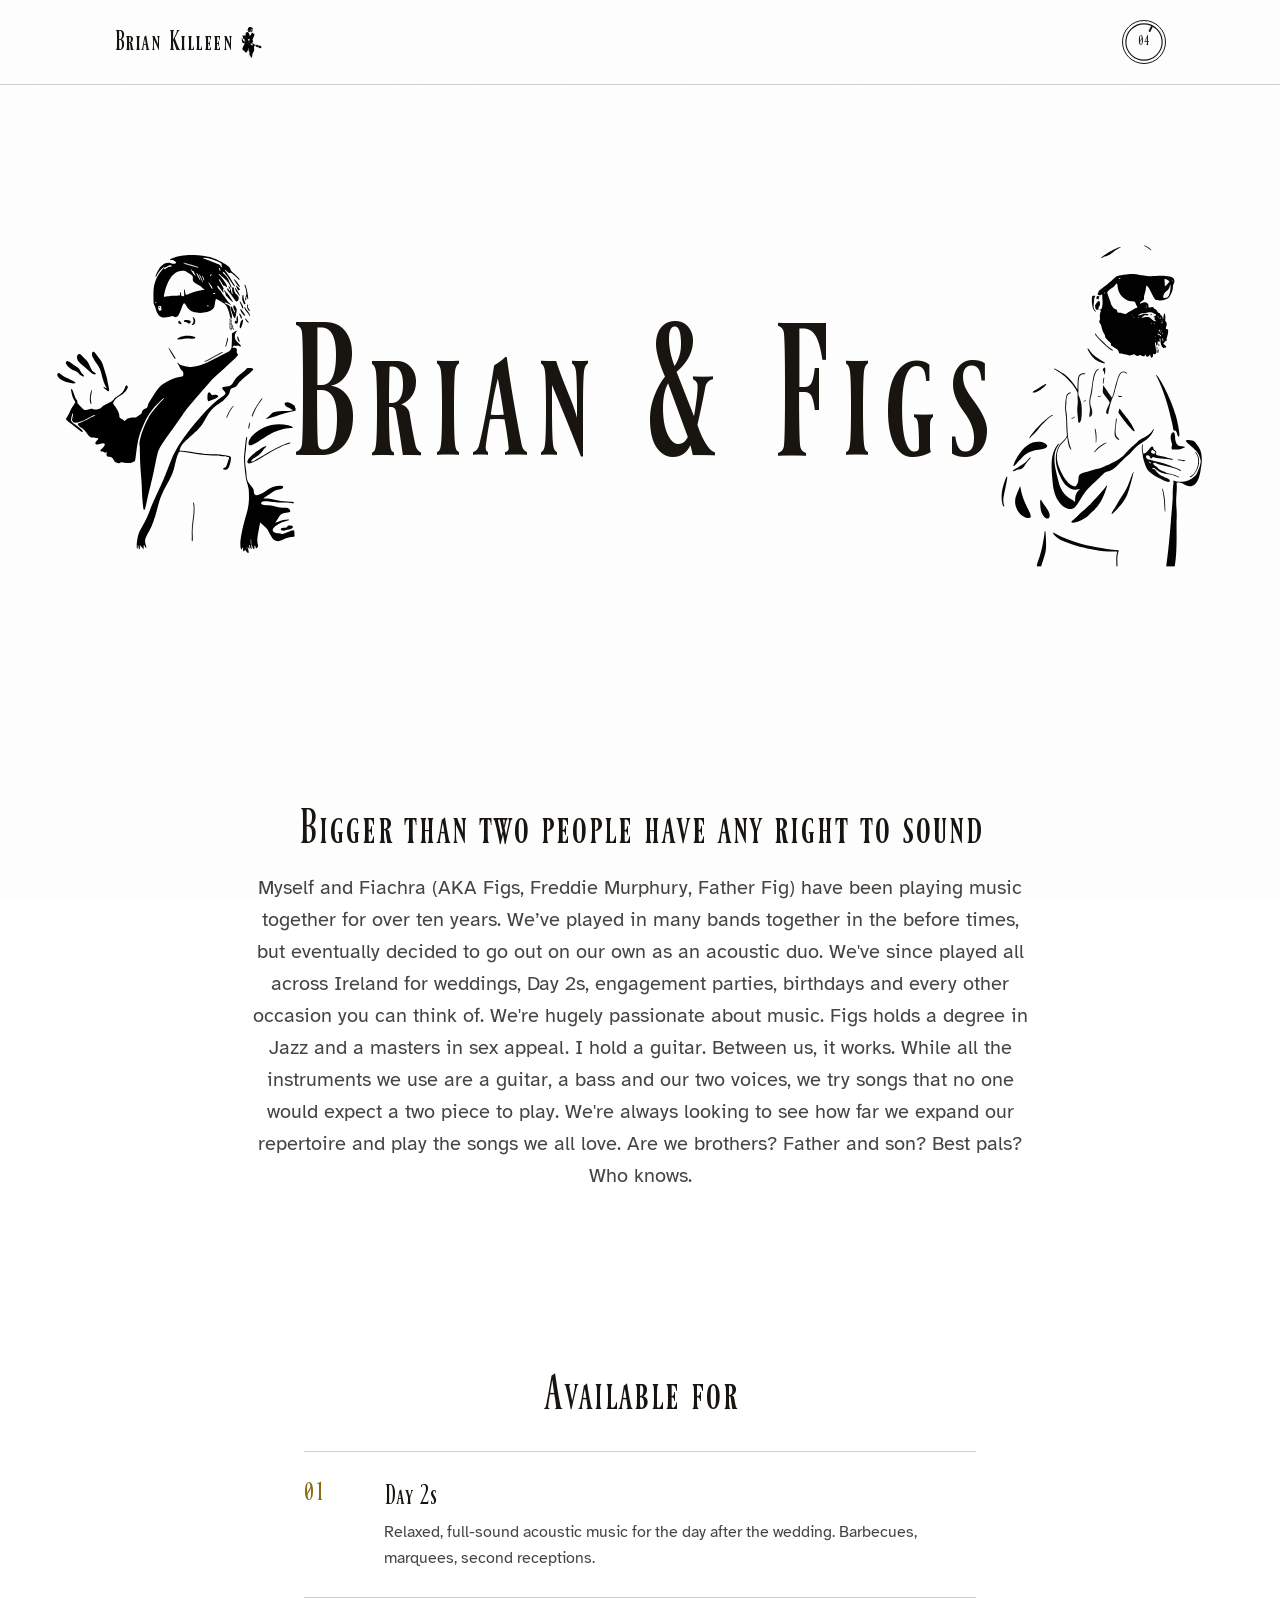
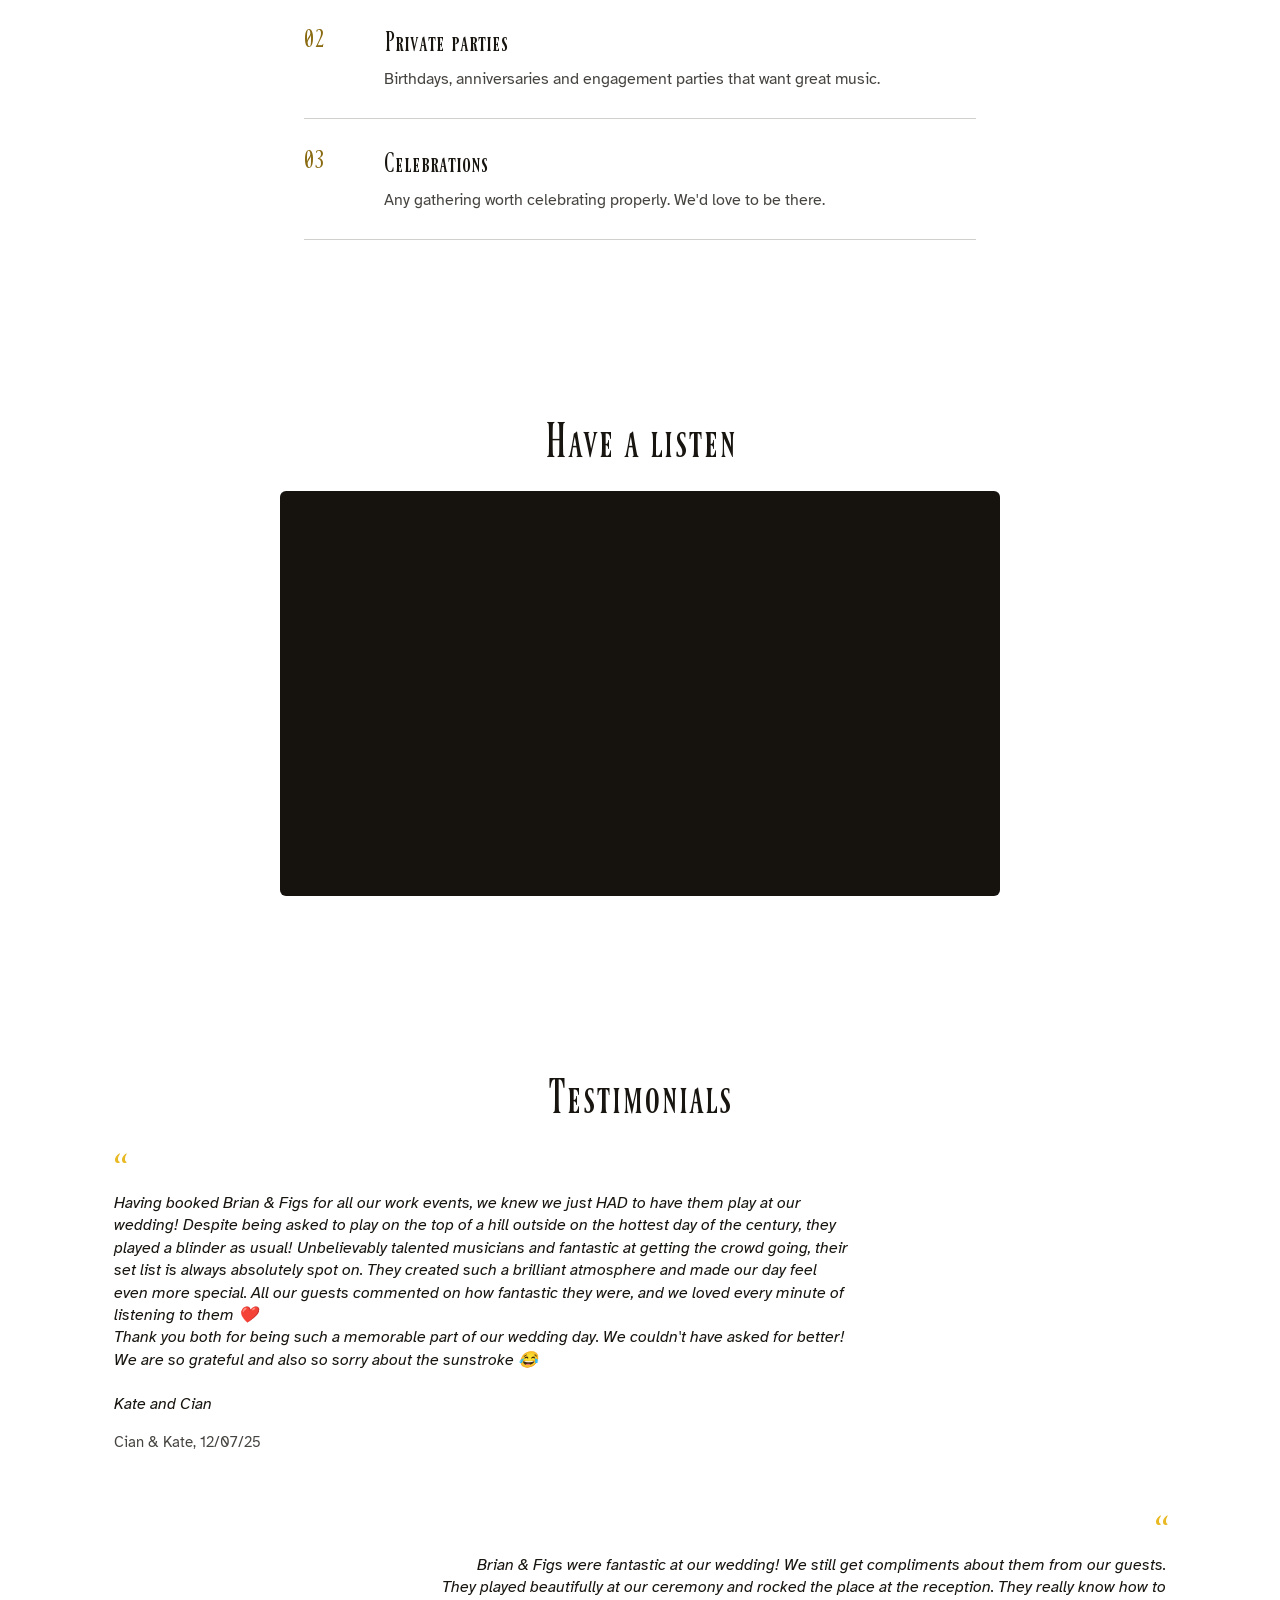
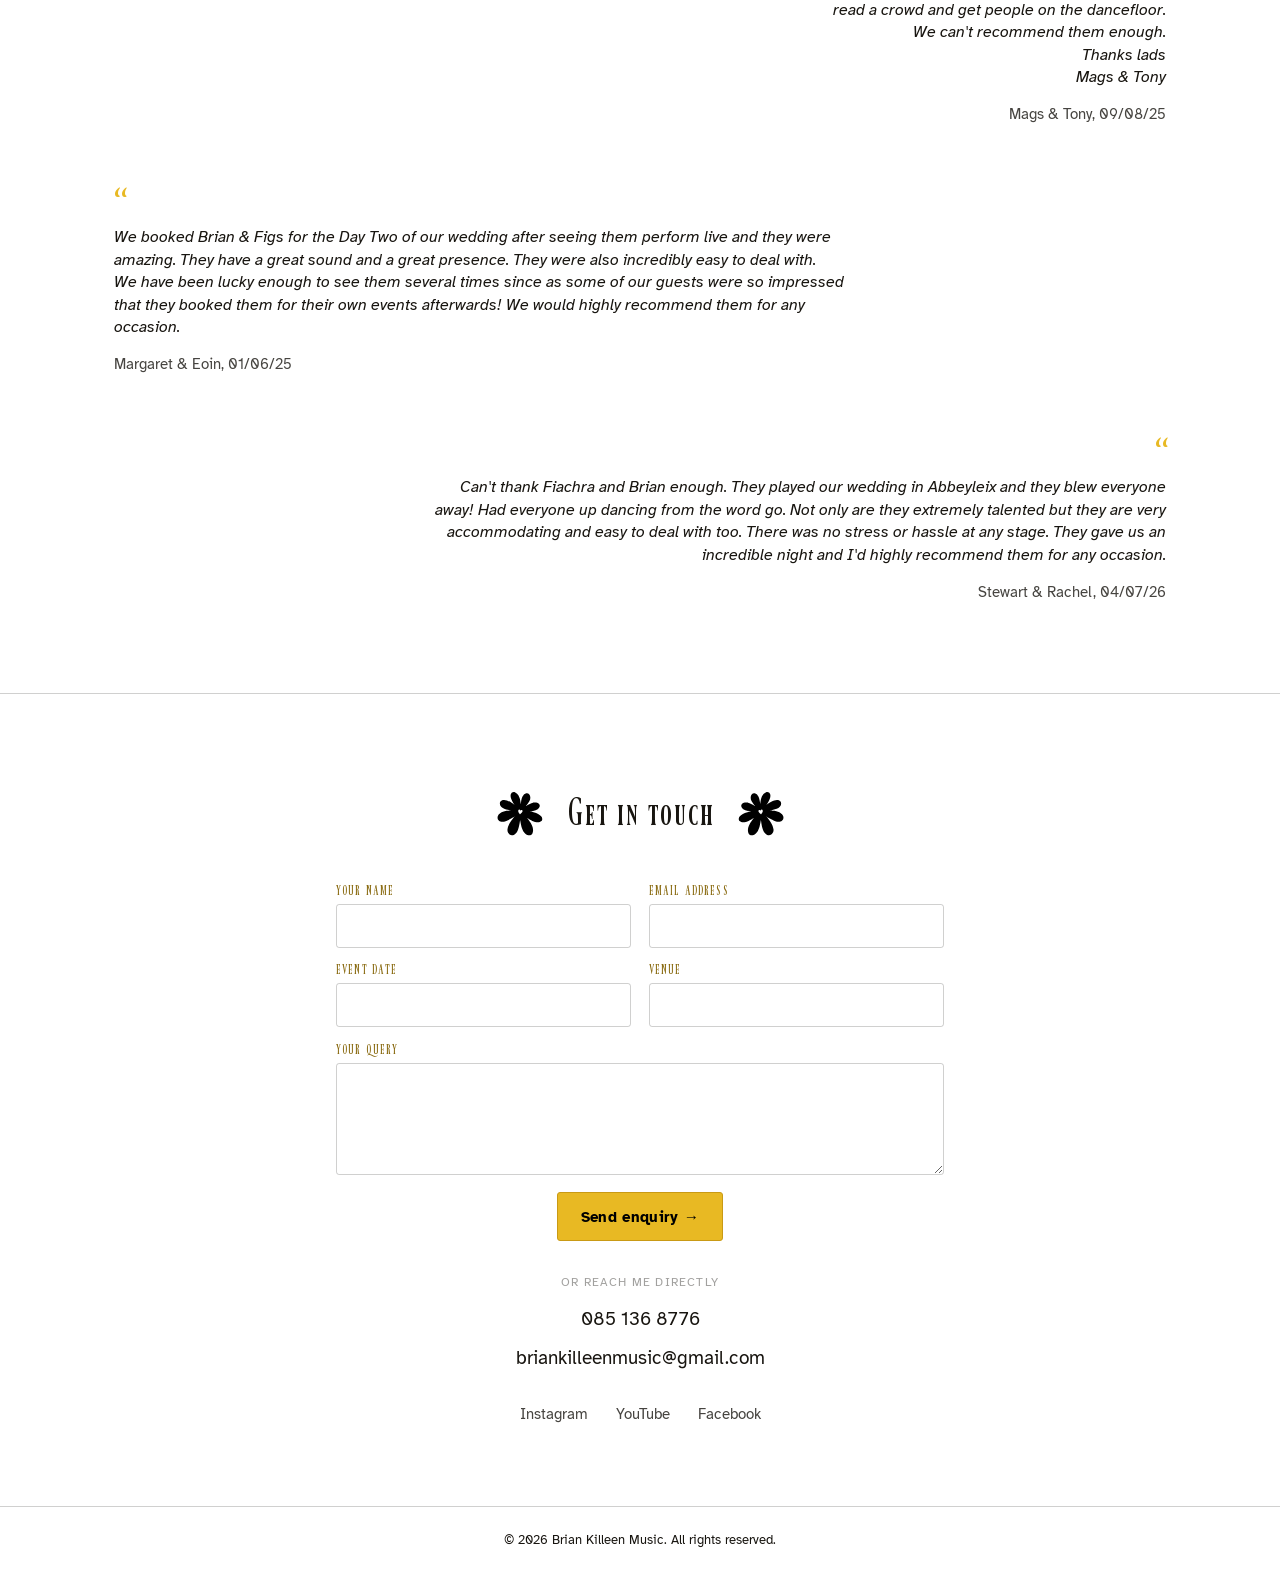
==== brian-and-figs/index.html @ 23d75f44 "Publish the static music site for GitHub Pages. Keep design sources out of the live repo, use pretty" ====
<!doctype html>
<html lang="en-GB">
<head>
<meta charset="UTF-8">
<meta name="viewport" content="width=device-width, initial-scale=1">
<title>Brian &amp; Figs | Acoustic Duo</title>
<meta name="description" content="Brian & Figs, acoustic duo with Brian Killeen and Fiachra Murphy on bass, available for Day 2s, private parties and celebrations.">
<link rel="stylesheet" href="/assets/css/style.css">
</head>
<body class="figs">

<header class="site-header">
  <div class="wrap">
    <a href="/" class="wordmark">Brian Killeen<span class="wordmark-figure" aria-hidden="true"></span></a>
    <button class="nav-toggle" aria-label="Open menu" aria-expanded="false">
      <svg class="dial" viewBox="0 0 44 44" aria-hidden="true">
        <circle cx="22" cy="22" r="19" fill="none" stroke="currentColor" stroke-width="1.2"/>
        <line class="dial-tick" x1="22" y1="4" x2="22" y2="9" stroke="currentColor" stroke-width="2" stroke-linecap="round"/>
      </svg>
      <span class="dial-channel" aria-hidden="true">04</span>
    </button>
  </div>
</header>

<nav class="main-nav" aria-label="Primary">
  <a href="/"><span class="channel-num">01</span>Home</a>
  <a href="/weddings/"><span class="channel-num">02</span>Weddings</a>
  <a href="/listen/"><span class="channel-num">03</span>Listen</a>
  <a href="/brian-and-figs/" aria-current="page"><span class="channel-num">04</span>Brian &amp; Figs</a>
  <a href="/sessions/"><span class="channel-num">05</span>Session Vocals</a>
  <a href="#contact" class="btn btn-solid">Get in Touch</a>
</nav>


<main>

  <section class="hero figs-hero">
    <div class="figs-flank figs-flank--figs" aria-hidden="true"></div>
    <div class="figs-flank figs-flank--brian" aria-hidden="true"></div>
    <div class="wrap">
      <div class="hero-copy">
        <h1 class="figs-title" data-stagger-text>Brian &amp; Figs</h1>
      </div>
    </div>
  </section>


  <section class="duo-bio">
    <div class="wrap reveal">
      <h2 class="underline-draw">Bigger than two people have any right to sound
        <svg viewBox="0 0 200 20" preserveAspectRatio="none"><path d="M2 12 Q 50 2 100 10 T 198 8"/></svg>
      </h2>
      <p class="lede" style="margin-top:1.2rem;">
        Myself and Fiachra (AKA Figs, Freddie Murphury, Father Fig) have been playing music together for over ten years. 
        We’ve played in many bands together in the before times, but eventually decided to go out on our own as an acoustic duo. 
        We've since played all across Ireland for weddings, Day 2s, engagement parties, birthdays and every other occasion you can think of. 
        We're hugely passionate about music. Figs holds a degree in Jazz and a masters in sex appeal. I hold a guitar. Between us, it works. 
        While all the instruments we use are a guitar, a bass and our two voices, we try songs that no one would expect a two piece to play. 
        We're always looking to see how far we expand our repertoire and play the songs we all love. Are we brothers? Father and son? Best pals? Who knows.
      </p>
    </div>
  </section>

  <section class="services">
    <div class="wrap">
      <h2>Available for</h2>
      <div class="list-numbered reveal-stagger" style="margin-top:2rem;">
        <div class="list-numbered-item">
          <span class="num">01</span>
          <div>
            <h3>Day 2s</h3>
            <p>Relaxed, full-sound acoustic music for the day after the wedding. Barbecues, marquees, second receptions.</p>
          </div>
        </div>
        <div class="list-numbered-item">
          <span class="num">02</span>
          <div>
            <h3>Private parties</h3>
            <p>Birthdays, anniversaries and engagement parties that want great music.</p>
          </div>
        </div>
        <div class="list-numbered-item">
          <span class="num">03</span>
          <div>
            <h3>Celebrations</h3>
            <p>Any gathering worth celebrating properly. We'd love to be there.</p>
          </div>
        </div>
      </div>
    </div>
  </section>

  <section class="featured-video">
    <div class="wrap reveal">
      <h2 style="text-align:center;">Have a listen</h2>
      <div class="video-frame" style="max-width:720px; margin-top:1.5rem;">
        <!-- Placeholder embed — replace VIDEO_ID with a real YouTube video ID -->
        <iframe src="https://www.youtube.com/embed/VIDEO_ID" title="Brian & Figs — live performance" allowfullscreen loading="lazy"></iframe>
      </div>
    </div>
  </section>

  <div class="section-ornament" aria-hidden="true"><img src="/Flowers/Flower%202.svg" alt=""></div>

  <section class="testimonial">
    <div class="wrap reveal">
      <h2 class="testimonials-heading">Testimonials</h2>
      <div class="quote-stack quote-stack--compact">
        <blockquote class="quote">
          Having booked Brian &amp; Figs for all our work events, we knew we just HAD to have them play at our wedding! Despite being asked to play on the top of a hill outside on the hottest day of the century, they played a blinder as usual! Unbelievably talented musicians and fantastic at getting the crowd going, their set list is always absolutely spot on. They created such a brilliant atmosphere and made our day feel even more special. All our guests commented on how fantastic they were, and we loved every minute of listening to them ❤️<br>Thank you both for being such a memorable part of our wedding day. We couldn't have asked for better! We are so grateful and also so sorry about the sunstroke 😂<br><br>Kate and Cian
          <cite>Cian &amp; Kate, 12/07/25</cite>
        </blockquote>
        <blockquote class="quote">
          Brian &amp; Figs were fantastic at our wedding! We still get compliments about them from our guests.<br>They played beautifully at our ceremony and rocked the place at the reception. They really know how to read a crowd and get people on the dancefloor.<br>We can't recommend them enough.<br>Thanks lads<br>Mags &amp; Tony
          <cite>Mags &amp; Tony, 09/08/25</cite>
        </blockquote>
        <blockquote class="quote">
          We booked Brian &amp; Figs for the Day Two of our wedding after seeing them perform live and they were amazing. They have a great sound and a great presence. They were also incredibly easy to deal with.<br>We have been lucky enough to see them several times since as some of our guests were so impressed that they booked them for their own events afterwards! We would highly recommend them for any occasion.
          <cite>Margaret &amp; Eoin, 01/06/25</cite>
        </blockquote>
        <blockquote class="quote">
          Can't thank Fiachra and Brian enough. They played our wedding in Abbeyleix and they blew everyone away! Had everyone up dancing from the word go. Not only are they extremely talented but they are very accommodating and easy to deal with too. There was no stress or hassle at any stage. They gave us an incredible night and I'd highly recommend them for any occasion.
          <cite>Stewart &amp; Rachel, 04/07/26</cite>
        </blockquote>
      </div>
    </div>
  </section>

  <section id="contact" class="contact-simple">
    <div class="wrap reveal">
      <div class="contact-heading">
        <div class="flower-fig flower-fig--contact" aria-hidden="true"><img src="/Flowers/flower3.svg" alt=""></div>
        <h2>Get in touch</h2>
        <div class="flower-fig flower-fig--contact" aria-hidden="true"><img src="/Flowers/flower3.svg" alt="" style="transform: scaleX(-1);"></div>
      </div>
      <!-- ★ Replace YOUR_FORM_ID with the id from your Formspree dashboard (formspree.io/dashboard) -->
      <form class="contact-form" action="https://formspree.io/f/xdenpwrw" method="POST">
        <input type="hidden" name="_subject" value="New enquiry — Brian Killeen Music">
        <!-- ★ Replace briankilleenmusic.ie below with your actual domain once the site is live -->
        <input type="hidden" name="_next" value="https://briankilleenmusic.ie/thankyou/">
        <div class="form-row form-row--2">
          <div class="form-group">
            <label for="cf-name">Your name</label>
            <input type="text" id="cf-name" name="name" required autocomplete="name" placeholder="">
          </div>
          <div class="form-group">
            <label for="cf-email">Email address</label>
            <input type="email" id="cf-email" name="email" required autocomplete="email" placeholder="">
          </div>
        </div>
        <div class="form-row form-row--2">
          <div class="form-group">
            <label for="cf-date">Event date</label>
            <input type="text" id="cf-date" name="date" placeholder="">
          </div>
          <div class="form-group">
            <label for="cf-venue">Venue</label>
            <input type="text" id="cf-venue" name="venue" placeholder="">
          </div>
        </div>
        <div class="form-group">
          <label for="cf-message">Your Query</label>
          <textarea id="cf-message" name="message" rows="4" placeholder=""></textarea>
        </div>
        <div class="form-submit">
          <button type="submit" class="btn btn-solid">Send enquiry →</button>
        </div>
      </form>
      <p class="contact-alt-label">Or reach me directly</p>
      <div class="contact-links">
        <a href="tel:+353851368776" class="contact-link">085 136 8776</a>
        <a href="mailto:briankilleenmusic@gmail.com" class="contact-link">briankilleenmusic@gmail.com</a>
      </div>
      <div class="contact-socials">
        <a href="https://www.instagram.com/brian_songs/" aria-label="Instagram" target="_blank" rel="noopener">Instagram</a>
        <a href="https://www.youtube.com/@brian_songs" aria-label="YouTube" target="_blank" rel="noopener">YouTube</a>
        <a href="https://www.facebook.com/yellowsubkilleen" aria-label="Facebook" target="_blank" rel="noopener">Facebook</a>
      </div>
    </div>
  </section>

</main>

<footer class="site-footer">
  <div class="wrap">
    <small>&copy; 2026 Brian Killeen Music. All rights reserved.</small>
  </div>
</footer>

<script src="/assets/js/main.js" defer></script>
</body>
</html>
---- assets/css/style.css ----
/* ==========================================================================
   Brian Killeen Music — vintage 60s stylesheet
   ========================================================================== */

/* Native cross-document View Transitions (Chrome/Edge 126+; other browsers
   ignore this at-rule and just navigate normally — no JS needed either way) */
@view-transition {
  navigation: auto;
}

/* ---- Fonts (self-hosted, no external requests) ---- */
@font-face {
  font-family: "Ferrum";
  src: url("../fonts/Ferrum-Regular.woff2") format("woff2");
  font-weight: 400;
  font-style: normal;
  font-display: swap;
}
@font-face {
  font-family: "Hyperlegible Sans";
  src: url("../fonts/HyperlegibleSans-Regular.woff2") format("woff2");
  font-weight: 400;
  font-style: normal;
  font-display: swap;
}
@font-face {
  font-family: "Hyperlegible Sans";
  src: url("../fonts/HyperlegibleSans-Italic.woff2") format("woff2");
  font-weight: 400;
  font-style: italic;
  font-display: swap;
}
@font-face {
  font-family: "Hyperlegible Sans";
  src: url("../fonts/HyperlegibleSans-Medium.woff2") format("woff2");
  font-weight: 500;
  font-style: normal;
  font-display: swap;
}
@font-face {
  font-family: "Hyperlegible Sans";
  src: url("../fonts/HyperlegibleSans-Bold.woff2") format("woff2");
  font-weight: 700;
  font-style: normal;
  font-display: swap;
}

/* ---- Design tokens ---- */
:root {
  --paper: #ffffff;
  --paper-alt: #f4f4f4;
  --ink: #181510;
  --ink-soft: #181510cc;
  --ink-faint: #18151033;
  --yellow: #e8b923;
  --yellow-deep: #c99a15;
  --gold-ink: #8a6b12; /* darker gold for text-on-paper: meets 4.5:1 contrast, unlike --yellow-deep */
  --black-band: #16130f;

  --font-display: "Ferrum", "Arial Narrow", sans-serif;
  --font-body: "Hyperlegible Sans", "Helvetica Neue", Arial, sans-serif;

  --max-width: 1100px;
  --gap: clamp(1.25rem, 2vw, 2.5rem);
}

/* ---- Reset ---- */
* { box-sizing: border-box; }
html { scroll-behavior: smooth; }
body, h1, h2, h3, h4, p, figure, blockquote { margin: 0; }
img { max-width: 100%; display: block; }
a { color: inherit; text-decoration: none; }
button { font: inherit; cursor: pointer; }
ul { list-style: none; margin: 0; padding: 0; }

body {
  background: var(--paper);
  color: var(--ink);
  font-family: var(--font-body);
  font-size: 1rem;
  line-height: 1.6;
  position: relative;
  overflow-x: hidden;
}

/* ---- Paper-grain overlay ---- */
body::before {
  content: "";
  position: fixed;
  inset: 0;
  pointer-events: none;
  z-index: 9999;
  opacity: 0.05;
  mix-blend-mode: multiply;
  background-image: url("data:image/svg+xml;utf8,<svg xmlns='http://www.w3.org/2000/svg' width='120' height='120'><filter id='n'><feTurbulence type='fractalNoise' baseFrequency='0.9' numOctaves='2' stitchTiles='stitch'/></filter><rect width='100%25' height='100%25' filter='url(%23n)'/></svg>");
  background-size: 220px 220px;
}

/* ---- Name figure (Home only) ----
   Hand-traced silhouette used as a logomark beside "Brian Killeen" — sized
   to match the live-measured cap-height of the "K" (see .k-measure and
   main.js), so it scales exactly with the text at every point in the
   scroll. Stays attached to the name the whole way from the big centred
   landing state through to settling beside it in the header. */
.name-figure {
  position: fixed;
  background-image: url("../img/name-figure.svg");
  background-repeat: no-repeat;
  background-size: contain;
  z-index: 110;
  pointer-events: none;
}
/* Invisible reference glyph, same font/weight, font-size synced to the
   name's current size each frame — measured, never shown. */
.k-measure {
  position: fixed;
  top: -9999px;
  left: -9999px;
  visibility: hidden;
  white-space: nowrap;
  font-family: var(--font-display);
  font-weight: 400;
  line-height: 1;
}
@media (prefers-reduced-motion: reduce) {
  .name-figure { display: none; }
}

/* ---- Layout helpers ---- */
.wrap {
  max-width: var(--max-width);
  margin: 0 auto;
  padding: 0 1.5rem;
}
section { padding: clamp(3rem, 7vw, 6rem) 0; }
.rule {
  border: none;
  border-top: 1px solid var(--ink-faint);
}

/* ---- Reveal-on-scroll ---- */
.reveal {
  opacity: 0;
  transform: translateY(24px);
  transition: opacity 0.7s ease, transform 0.7s ease;
}
.reveal.is-visible {
  opacity: 1;
  transform: translateY(0);
}
.reveal-stagger.is-visible > * { opacity: 1; transform: translateY(0); }
.reveal-stagger > * {
  opacity: 0;
  transform: translateY(20px);
  transition: opacity 0.6s ease, transform 0.6s ease;
}
.reveal-stagger.is-visible > *:nth-child(1) { transition-delay: 0.05s; }
.reveal-stagger.is-visible > *:nth-child(2) { transition-delay: 0.15s; }
.reveal-stagger.is-visible > *:nth-child(3) { transition-delay: 0.25s; }
.reveal-stagger.is-visible > *:nth-child(4) { transition-delay: 0.35s; }
.reveal-stagger.is-visible > *:nth-child(5) { transition-delay: 0.45s; }
.reveal-stagger.is-visible > *:nth-child(6) { transition-delay: 0.55s; }
.reveal-stagger.is-visible > *:nth-child(7) { transition-delay: 0.65s; }

/* ---- Typography ---- */
h1, .h1 {
  font-family: var(--font-display);
  font-weight: 400;
  line-height: 1.05;
  letter-spacing: 0.01em;
  font-size: clamp(2.6rem, 7vw, 5rem);
}
h2, .h2 {
  font-family: var(--font-display);
  font-weight: 400;
  line-height: 1.15;
  font-size: clamp(1.8rem, 4vw, 2.6rem);
}
h3, .h3 {
  font-family: var(--font-display);
  font-weight: 400;
  font-size: clamp(1.2rem, 2.4vw, 1.5rem);
}
p.lede {
  font-size: clamp(1.05rem, 2vw, 1.25rem);
  color: var(--ink-soft);
  max-width: 60ch;
}

/* ---- Hand-drawn SVG underline ---- */
.underline-draw {
  position: relative;
  display: inline-block;
}
.underline-draw svg {
  position: absolute;
  left: 0;
  bottom: -0.15em;
  width: 100%;
  height: 0.5em;
  overflow: visible;
}
.underline-draw svg path {
  fill: none;
  stroke: var(--yellow);
  stroke-width: 4;
  stroke-linecap: round;
  stroke-dasharray: 240;
  stroke-dashoffset: 240;
  transition: stroke-dashoffset 0.45s ease;
}
.underline-draw.is-active svg path {
  stroke-dashoffset: 0;
}

/* ---- Header / Nav (corner icon + full overlay menu) ---- */
.site-header {
  position: sticky;
  top: 0;
  z-index: 100;
  background: color-mix(in srgb, var(--paper) 92%, transparent);
  backdrop-filter: blur(6px);
  border-bottom: 1px solid var(--ink-faint);
}
.site-header .wrap {
  display: flex;
  align-items: center;
  justify-content: space-between;
  gap: 1rem;
  min-height: 84px;
}
.wordmark {
  display: inline-flex;
  align-items: center;
  gap: 8px;
  font-family: var(--font-display);
  font-size: 1.5rem;
  letter-spacing: 0.02em;
  white-space: nowrap;
}
/* Static match of the Home page's settled logo lockup (see .name-figure) —
   sized in em so it tracks the wordmark's own font-size everywhere else. */
.wordmark-figure {
  display: inline-block;
  width: 0.866em;
  height: 1.3em;
  background-image: url("../img/name-figure.svg");
  background-repeat: no-repeat;
  background-size: contain;
  flex-shrink: 0;
}

/* Tuning-dial menu button: the tick shows which "channel" (page) you're on,
   and the number in the middle confirms it. Always visible. */
.nav-toggle {
  position: relative;
  z-index: 210;
  width: 44px;
  height: 44px;
  display: inline-flex;
  align-items: center;
  justify-content: center;
  background: none;
  border: 1px solid var(--ink);
  border-radius: 50%;
  flex-shrink: 0;
  color: var(--ink);
}
.nav-toggle .dial {
  position: absolute;
  inset: 0;
  width: 100%;
  height: 100%;
}
.nav-toggle .dial-tick {
  transform-origin: 22px 22px;
  transition: transform 0.4s cubic-bezier(0.34, 1.56, 0.64, 1);
}
.nav-toggle.is-open .dial-tick {
  animation: dial-spin 0.5s ease;
}
@keyframes dial-spin {
  from { transform: rotate(0deg); }
  to { transform: rotate(360deg); }
}
.nav-toggle .dial-channel {
  position: relative;
  font-family: var(--font-display);
  font-size: 0.75rem;
  letter-spacing: 0.02em;
  pointer-events: none;
}

/* Full-screen overlay menu */
.main-nav {
  display: none;
  position: fixed;
  inset: 0;
  z-index: 200;
  background: var(--paper);
  flex-direction: column;
  align-items: center;
  justify-content: center;
  gap: 1.6rem;
}
.main-nav.is-open { display: flex; }
.main-nav a {
  opacity: 0;
  transform: translateY(14px);
}
.main-nav a:not(.btn) {
  font-family: var(--font-body);
  font-weight: 500;
  font-size: clamp(1.3rem, 4vw, 1.8rem);
  letter-spacing: 0.02em;
  transition: opacity 0.4s ease, transform 0.4s ease;
}
.main-nav .channel-num {
  font-family: var(--font-display);
  color: var(--gold-ink);
  font-size: 0.65em;
  margin-right: 0.4em;
}
.main-nav.is-open a { opacity: 1; transform: translateY(0); }
.main-nav.is-open a:nth-child(1) { transition-delay: 0.05s; }
.main-nav.is-open a:nth-child(2) { transition-delay: 0.1s; }
.main-nav.is-open a:nth-child(3) { transition-delay: 0.15s; }
.main-nav.is-open a:nth-child(4) { transition-delay: 0.2s; }
.main-nav.is-open a.btn { transition-delay: 0.25s; }
.main-nav a[aria-current="page"] {
  color: var(--gold-ink);
}
body.nav-open { overflow: hidden; }

/* ---- Buttons ---- */
.btn {
  display: inline-flex;
  align-items: center;
  gap: 0.5rem;
  font-family: var(--font-body);
  font-weight: 700;
  font-size: 0.95rem;
  letter-spacing: 0.02em;
  padding: 0.7rem 1.4rem;
  border-radius: 3px;
  border: 1.5px solid var(--ink);
  transition: box-shadow 0.25s ease, transform 0.25s ease, background 0.25s ease, color 0.25s ease, opacity 0.4s ease;
}
.btn-solid {
  background: var(--yellow);
  border-color: var(--yellow-deep);
}
.btn-solid:hover, .btn-solid:focus-visible {
  box-shadow: 0 0 0 3px var(--yellow-deep), 0 10px 26px -10px var(--yellow-deep);
  transform: translateY(-2px);
}
.btn-outline:hover, .btn-outline:focus-visible {
  background: var(--ink);
  color: var(--paper);
  transform: translateY(-2px);
}
.btn-whatsapp {
  background: #1c1a17;
  color: var(--paper);
  border-color: #1c1a17;
}
.btn-whatsapp:hover, .btn-whatsapp:focus-visible {
  box-shadow: 0 0 0 3px var(--yellow), 0 10px 26px -10px #000;
  transform: translateY(-2px);
}

@media (prefers-reduced-motion: reduce) {
  .nav-toggle.is-open .dial-tick { animation: none; }
}

/* ---- Hero (typography only, no imagery) ---- */
.hero {
  padding-top: clamp(2rem, 6vw, 4rem);
  padding-bottom: clamp(2rem, 6vw, 4rem);
  position: relative;
}
.hero .wrap {
  position: relative;
  z-index: 1;
  display: flex;
  flex-direction: column;
  align-items: center;
}
/* Decorative margin flourish beside the hero title — only where there's
   genuine gutter space for it, so it never crowds the text. */
.hero-figure {
  position: absolute;
  right: clamp(1rem, 6vw, 6rem);
  top: 100%;
  transform: translateY(-50%);
  z-index: 0;
  height: clamp(110px, 14vw, 190px);
  aspect-ratio: 486.24 / 1005.94;
  background-image: url("../img/rose-figure.svg");
  background-repeat: no-repeat;
  background-position: center;
  background-size: contain;
  pointer-events: none;
  opacity: 0.85;
}
@media (max-width: 1100px) {
  .hero-figure { display: none; }
}
/* Decorative margin flourish on the left, sitting at the boundary between
   ceremony-types and reception — mirrors .hero-figure's approach (anchored
   to the section's bottom edge, text kept above via z-index). */
.ceremony-types {
  position: relative;
}
.ceremony-types .wrap {
  position: relative;
  z-index: 1;
}
.ceremony-figure {
  position: absolute;
  left: clamp(1rem, 6vw, 6rem);
  top: 100%;
  transform: translateY(-50%);
  z-index: 0;
  height: clamp(110px, 14vw, 190px);
  aspect-ratio: 1091.5 / 1207.4;
  background-image: url("../img/scroll-figure.svg");
  background-repeat: no-repeat;
  background-position: center;
  background-size: contain;
  pointer-events: none;
  opacity: 0.85;
}
@media (max-width: 1100px) {
  .ceremony-figure { display: none; }
}
.hero-title {
  font-size: clamp(2.2rem, 5.5vw, 3.4rem);
}
.weddings .hero-title {
  font-size: clamp(3.5rem, 10vw, 6rem);
}
.hero-copy {
  max-width: 50rem;
  text-align: center;
}
.hero-tagline {
  font-family: var(--font-display);
  font-size: clamp(1rem, 2.8vw, 1.5rem);
  margin-top: 0.6rem;
  opacity: 0.65;
}
.hero-actions {
  margin-top: 2rem;
  display: flex;
  flex-wrap: wrap;
  justify-content: center;
  gap: 1rem;
}

/* ---- Intro stage (Home only): name recedes into the distance on scroll,
   then settles into the header wordmark as the page reveals itself ---- */
.intro-spacer {
  height: 105vh;
}
.intro-name {
  position: fixed;
  /* top/left set directly in px by JS each frame — deliberately no
     transform here: transformed/composited text renders visibly
     blurrier at small sizes than text positioned via top/left. */
  margin: 0;
  font-family: var(--font-display);
  font-weight: 400;
  font-size: clamp(3.2rem, 15vw, 11rem);
  line-height: 1;
  white-space: nowrap;
  text-align: center;
  z-index: 110;
  pointer-events: none;
}
.intro-name span {
  display: inline-block;
  opacity: 0;
  transform: translateY(18px);
  animation: rise 0.8s ease forwards;
}
@keyframes rise {
  to { opacity: 1; transform: translateY(0); }
}

/* The big name IS the wordmark on Home — hide the header's own wordmark
   (kept in the DOM so layout/spacing stays identical) and only fade in
   the menu icon once the name has settled. */
body.home .site-header {
  position: fixed;
  top: 0; left: 0; right: 0;
  opacity: 0;
  visibility: hidden;
  pointer-events: none;
  transition: opacity 0.15s ease;
}
body.home .site-header .wordmark {
  visibility: hidden;
}

@media (prefers-reduced-motion: reduce) {
  body.home .site-header {
    position: sticky;
    opacity: 1 !important;
    visibility: visible !important;
    pointer-events: auto !important;
  }
  body.home .site-header .wordmark {
    visibility: visible !important;
  }
  .intro-spacer { height: auto; padding: 4rem 0 2rem; }
  .intro-name {
    position: static;
    display: block;
    margin: 0 auto;
    transform: none !important;
  }
  .intro-name span { animation: none; opacity: 1; transform: none; }
}

/* ---- Numbered list (set-list style — replaces boxed cards) ---- */
.list-numbered {
  display: flex;
  flex-direction: column;
}
.list-numbered-item {
  display: grid;
  grid-template-columns: 3.5rem 1fr;
  gap: 0.3rem 1.5rem;
  padding: 1.6rem 0;
  border-top: 1px solid var(--ink-faint);
}
.list-numbered-item:last-child {
  border-bottom: 1px solid var(--ink-faint);
}
.list-numbered-item .num {
  font-family: var(--font-display);
  color: var(--gold-ink);
  font-size: 1.4rem;
  line-height: 1.4;
}
.list-numbered-item h3 {
  margin-bottom: 0.3rem;
}
.list-numbered-item p {
  color: var(--ink-soft);
  max-width: 60ch;
}

/* ---- Set-list rows (homepage Explore section) ---- */
.set-list {
  width: 100%;
  list-style: none;
  margin: 0;
  padding: 0;
  border-top: 1px solid var(--ink-faint);
}
.set-list li {
  border-bottom: 1px solid var(--ink-faint);
}
.set-list a {
  display: grid;
  grid-template-columns: 3.5rem 1fr auto;
  align-items: center;
  gap: 1rem;
  padding: clamp(1rem, 2.5vw, 1.5rem) 0.5rem;
  text-align: left;
  transition: background 0.2s ease, color 0.2s ease;
}
.set-list a:hover,
.set-list a:focus-visible {
  background: #e8b92312;
  outline: none;
}
.set-list__num {
  font-family: var(--font-display);
  font-size: clamp(1.6rem, 4vw, 2.4rem);
  color: var(--gold-ink);
  line-height: 1;
  text-align: right;
  padding-right: 0.75rem;
  border-right: 1px solid var(--ink-faint);
  flex-shrink: 0;
}
.set-list__title {
  font-family: var(--font-display);
  font-size: clamp(1.3rem, 3.5vw, 2rem);
  letter-spacing: 0.01em;
  line-height: 1;
}
.set-list__arrow {
  font-size: 1.25rem;
  color: var(--gold-ink);
  opacity: 0;
  transform: translateX(-6px);
  transition: opacity 0.2s ease, transform 0.2s ease;
}
.set-list a:hover .set-list__arrow,
.set-list a:focus-visible .set-list__arrow {
  opacity: 1;
  transform: translateX(0);
}

/* ---- Video grid ---- */
.video-grid {
  display: grid;
  grid-template-columns: repeat(2, 1fr);
  gap: var(--gap);
}
.video-frame {
  position: relative;
  width: 100%;
  aspect-ratio: 16 / 9;
  border-radius: 6px;
  overflow: hidden;
  border: 1px solid var(--ink-faint);
  background: var(--black-band);
}
.video-frame iframe {
  width: 100%;
  height: 100%;
  border: 0;
}
.video-library-more {
  display: flex;
  justify-content: center;
  margin-top: 0.5rem;
}

/* ---- Setlist track list (Listen page) ---- */
.setlist-library { position: relative; }

.track-list {
  list-style: none;
  margin: clamp(1.5rem, 4vw, 2.5rem) 0 0;
  padding: 0;
  border-top: 1px solid var(--ink-faint);
}
.track-item {
  display: grid;
  grid-template-columns: 2.75rem 1fr auto 1.5rem;
  align-items: center;
  gap: 0 0.9rem;
  padding: clamp(0.85rem, 2.5vw, 1.2rem) 0.5rem;
  border-bottom: 1px solid var(--ink-faint);
  cursor: pointer;
  transition: background 0.15s ease;
  user-select: none;
}
.track-item:hover        { background: rgba(232,185,35,0.07); }
.track-item.is-active    { background: rgba(232,185,35,0.13); }
.track-item:focus-visible { outline: 2px solid var(--yellow); outline-offset: -2px; }

.track-num {
  font-family: var(--font-display);
  font-size: clamp(1.1rem, 2.5vw, 1.5rem);
  color: var(--gold-ink);
  text-align: right;
  padding-right: 0.75rem;
  border-right: 1px solid var(--ink-faint);
  line-height: 1;
  transition: color 0.15s ease;
}
.track-item.is-active .track-num { color: var(--yellow); }

.track-title {
  font-family: var(--font-display);
  font-size: clamp(1rem, 2.5vw, 1.45rem);
  line-height: 1.1;
}
.track-duration {
  font-size: 0.8rem;
  color: var(--ink-soft);
  font-variant-numeric: tabular-nums;
  white-space: nowrap;
}
.track-play-icon {
  width: 1.25rem;
  height: 1.25rem;
  color: var(--gold-ink);
  opacity: 0;
  transition: opacity 0.15s ease;
  display: flex;
  align-items: center;
  justify-content: center;
  flex-shrink: 0;
}
.track-item:hover .track-play-icon,
.track-item.is-active .track-play-icon { opacity: 1; }

/* ---- Sticky player bar ---- */
.player-bar {
  position: fixed;
  bottom: 0; left: 0; right: 0;
  z-index: 200;
  background: var(--ink);
  color: var(--paper);
  padding: 0.65rem 1.25rem 0.8rem;
  display: flex;
  flex-direction: column;
  gap: 0.45rem;
  transform: translateY(110%);
  transition: transform 0.3s cubic-bezier(0.25, 0.46, 0.45, 0.94);
  box-shadow: 0 -2px 16px rgba(0,0,0,0.25);
}
.player-bar.is-visible { transform: translateY(0); }

.player-row-top {
  display: flex;
  align-items: center;
  gap: 1rem;
}
.player-info {
  flex: 1;
  min-width: 0;
}
.player-now-label {
  font-size: 0.58rem;
  letter-spacing: 0.13em;
  text-transform: uppercase;
  color: rgba(255,255,255,0.4);
  line-height: 1;
  margin-bottom: 0.2rem;
}
.player-title {
  font-family: var(--font-display);
  font-size: clamp(0.9rem, 2.5vw, 1.15rem);
  line-height: 1;
  white-space: nowrap;
  overflow: hidden;
  text-overflow: ellipsis;
}
.player-controls {
  display: flex;
  align-items: center;
  gap: 0.4rem;
  flex-shrink: 0;
}
.player-btn {
  background: none;
  border: none;
  color: var(--paper);
  cursor: pointer;
  padding: 0.35rem;
  display: flex;
  align-items: center;
  justify-content: center;
  opacity: 0.55;
  transition: opacity 0.15s ease;
  line-height: 1;
}
.player-btn:hover,
.player-btn:focus-visible { opacity: 1; outline: none; }
.player-btn--play {
  width: 2.25rem;
  height: 2.25rem;
  border: 1.5px solid rgba(255,255,255,0.3);
  border-radius: 50%;
  opacity: 1;
  color: var(--yellow);
}
.player-btn--play:hover { border-color: var(--yellow); }

.player-row-bottom {
  display: flex;
  align-items: center;
  gap: 0.6rem;
}
.player-time {
  font-size: 0.65rem;
  font-variant-numeric: tabular-nums;
  color: rgba(255,255,255,0.4);
  white-space: nowrap;
  flex-shrink: 0;
  min-width: 2.2rem;
}
.player-progress {
  flex: 1;
  height: 3px;
  background: rgba(255,255,255,0.15);
  border-radius: 2px;
  cursor: pointer;
  position: relative;
  transition: height 0.15s ease;
}
.player-progress:hover { height: 5px; }
.player-fill {
  height: 100%;
  width: 0%;
  background: var(--yellow);
  border-radius: 2px;
  pointer-events: none;
}

/* Nudge page content up so the sticky bar doesn't cover the last section
   when the player is active. Applied via JS toggling body class. */
body.player-open main { padding-bottom: 5.5rem; }

/* ---- Audio-only list (Listen page) — same set-list treatment as
   .list-numbered, swapping the number for a native audio player. ---- */
.audio-list {
  width: 100%;
  max-width: 42rem;
  margin: 0 auto;
  display: flex;
  flex-direction: column;
}
.audio-item {
  display: flex;
  flex-wrap: wrap;
  align-items: center;
  justify-content: space-between;
  gap: 1rem;
  padding: 1.4rem 0;
  border-top: 1px solid var(--ink-faint);
  text-align: left;
}
.audio-list .audio-item:last-child {
  border-bottom: 1px solid var(--ink-faint);
}
.audio-item h3 {
  margin-bottom: 0.2rem;
}
.audio-item p {
  color: var(--ink-soft);
}
.audio-item audio {
  flex-shrink: 0;
  max-width: 100%;
}
.audio-library {
  position: relative;
}
.audio-library .wrap {
  position: relative;
  z-index: 1;
}
/* Decorative margin flourish to the right of the audio list — only where
   there's genuine gutter space for it, so it never crowds the tracks. */
.audio-figure {
  position: absolute;
  right: clamp(1rem, 6vw, 6rem);
  top: 50%;
  transform: translateY(-50%);
  z-index: 0;
  height: clamp(160px, 20vw, 280px);
  aspect-ratio: 960 / 1353;
  background-image: url("../img/rte-figure.svg");
  background-repeat: no-repeat;
  background-position: center;
  background-size: contain;
  pointer-events: none;
  opacity: 0.9;
}
@media (max-width: 1100px) {
  .audio-figure {
    display: none;
  }
}

/* ---- Quote ---- */
.quote-stack {
  display: flex;
  flex-direction: column;
  gap: clamp(2.5rem, 6vw, 4.5rem);
}
.quote {
  position: relative;
  font-family: var(--font-body);
  font-style: italic;
  font-size: clamp(1.3rem, 3vw, 1.9rem);
  max-width: 46rem;
  line-height: 1.4;
  padding-top: 1.8rem;
}
.quote::before {
  content: "\201C";
  position: absolute;
  top: -0.6rem;
  left: -0.06em;
  font-family: var(--font-display);
  font-style: normal;
  font-size: 4.5rem;
  line-height: 1;
  color: var(--yellow);
}
.quote-stack blockquote:nth-of-type(even) {
  align-self: flex-end;
  text-align: right;
}
.quote-stack blockquote:nth-of-type(even)::before {
  left: auto;
  right: -0.06em;
}
.quote cite {
  display: block;
  margin-top: 1rem;
  font-family: var(--font-body);
  font-style: normal;
  font-size: 0.95rem;
  color: var(--ink-soft);
}

.testimonial {
  position: relative;
}
.testimonial .quote-stack {
  /* position/z-index removed — figure now lives inside the wrap as
     first child, so normal DOM stacking keeps text above it */
}
/* Decorative margin flourish beside the quote(s) — only where there's
   genuine gutter space for it, so it never crowds the text. */
.testimonial-figure {
  position: absolute;
  right: clamp(1rem, 6vw, 6rem);
  z-index: 0;
  background-repeat: no-repeat;
  background-position: center;
  background-size: contain;
  pointer-events: none;
}
@media (max-width: 1100px) {
  /* Switch quote-stack to block so float:right on the figure works.
     Also resets even-quote right-alignment — not readable at mobile width. */
  .quote-stack {
    display: block;
  }
  .quote-stack .quote {
    margin-bottom: clamp(2.5rem, 6vw, 4.5rem);
  }
  .quote-stack blockquote:nth-of-type(even) {
    align-self: auto;
    text-align: left;
  }
  .quote-stack blockquote:nth-of-type(even)::before {
    left: -0.06em;
    right: auto;
  }

  /* All testimonial figures: absolute at bottom-right on mobile */
  .testimonial-figure {
    position: absolute;
    float: none;
    bottom: 0;
    right: clamp(0.5rem, 4vw, 2rem);
    top: auto;
    height: clamp(160px, 42vw, 230px);
    margin: 0;
    transform: none;
  }
  /* Pad sections so text clears the figure */
  .testimonial,
  .reviews {
    padding-bottom: clamp(170px, 46vw, 250px);
  }
}
/* Variant backgrounds — applied at all sizes */
.testimonial-figure--center {
  aspect-ratio: 855 / 1286;
  background-image: url("../img/brian-room.svg");
}
.testimonial-figure--bottom {
  aspect-ratio: 978.6 / 1104.32;
  background-image: url("../img/brian-preston.svg");
  background-position: bottom center;
}
.testimonial-figure--mic {
  aspect-ratio: 1299.68 / 1399.68;
  background-image: url("../img/mic-figure.svg");
  background-position: bottom center;
}
/* Desktop positioning & sizing — not applied on mobile where float layout takes over */
@media (min-width: 1101px) {
  /* Single-quote pages: centred vertically in the section. */
  .testimonial-figure--center {
    top: 50%;
    transform: translateY(-50%);
    height: clamp(180px, 22vw, 320px);
  }
  /* Stacked-quote pages: anchored to the bottom beside the last quote. */
  .testimonial-figure--bottom {
    bottom: 0;
    height: clamp(120px, 14vw, 200px);
  }
  .testimonial-figure--mic {
    bottom: 0;
    height: clamp(140px, 18vw, 260px);
  }
}

/* ---- Steps ---- */
.steps {
  display: grid;
  grid-template-columns: repeat(3, 1fr);
  gap: var(--gap);
  counter-reset: step;
}
.step {
  position: relative;
  padding-left: 3rem;
}
.step::before {
  counter-increment: step;
  content: counter(step);
  font-family: var(--font-display);
  position: absolute;
  left: 0; top: -0.2rem;
  font-size: 2rem;
  color: var(--gold-ink);
}

/* ---- Contact (simple: phone, email, socials) ---- */
.contact-simple {
  position: relative;
  text-align: center;
  border-top: 1px solid var(--ink-faint);
  padding: clamp(3rem, 7vw, 5rem) 0;
}
.contact-simple h2 {
  font-size: clamp(1.6rem, 3vw, 2.1rem);
  margin-bottom: 0;
}
.contact-links {
  display: flex;
  flex-direction: column;
  align-items: center;
  gap: 0.5rem;
  margin-bottom: 1.75rem;
}
.contact-link {
  font-size: clamp(1rem, 2vw, 1.2rem);
  color: var(--ink);
  transition: color 0.15s;
}
.contact-link:hover {
  color: var(--gold-ink);
}
.contact-socials {
  display: flex;
  justify-content: center;
  gap: 1.75rem;
  font-size: 0.95rem;
  color: var(--ink-soft);
}
.contact-socials a {
  color: var(--ink-soft);
  transition: color 0.15s;
}
.contact-socials a:hover {
  color: var(--gold-ink);
}

/* ---- Contact form ---- */
.contact-form {
  margin: 2rem auto 0;
  max-width: 38rem;
  text-align: left;
}
.form-row {
  display: flex;
  gap: 1.1rem;
  flex-wrap: wrap;
}
.form-row--2 > .form-group {
  flex: 1 1 calc(50% - 0.55rem);
  min-width: 200px;
}
.form-group {
  display: flex;
  flex-direction: column;
  gap: 0.4rem;
  width: 100%;
  margin-bottom: 1.1rem;
}
.form-group label {
  font-family: var(--font-display);
  font-size: 0.72rem;
  letter-spacing: 0.1em;
  text-transform: uppercase;
  color: var(--gold-ink);
  line-height: 1;
}
.form-group input,
.form-group textarea {
  width: 100%;
  background: transparent;
  border: 1px solid var(--ink-faint);
  border-radius: 3px;
  padding: 0.65rem 0.8rem;
  font-family: var(--font-body);
  font-size: 0.95rem;
  color: var(--ink);
  line-height: 1.4;
  transition: border-color 0.15s ease;
  appearance: none;
}
.form-group input::placeholder,
.form-group textarea::placeholder {
  color: var(--ink-soft);
  opacity: 0.45;
}
.form-group input:focus,
.form-group textarea:focus {
  outline: none;
  border-color: var(--gold-ink);
}
.form-group textarea {
  resize: vertical;
  min-height: 7rem;
}
.form-submit {
  margin-top: 0.5rem;
  text-align: center;
}
.contact-alt-label {
  font-size: 0.75rem;
  letter-spacing: 0.1em;
  text-transform: uppercase;
  color: var(--ink-soft);
  opacity: 0.5;
  margin: 2rem 0 0.75rem;
}

/* ---- Testimonials section (weddings + figs pages) ---- */
.quote-stack--compact .quote {
  font-size: clamp(0.9rem, 2vw, 1rem);
}
.quote-stack--compact .quote::before {
  font-size: 3rem;
}
.testimonials-heading {
  text-align: center;
  margin-bottom: 2.5rem;
}

/* ---- Flower figures (hand-drawn botanical decorations) ---- */
.reception    { position: relative; }
.how-it-works { position: relative; }
.page-links   { position: relative; }
.video-library { position: relative; }

.flower-fig {
  position: absolute;
  z-index: 0;
  pointer-events: none;
  width: clamp(130px, 16vw, 210px);
  height: auto;
}
.flower-fig img {
  width: 100%;
  height: auto;
  display: block;
}
.flower-fig--right { right: clamp(0.5rem, 5vw, 5rem); }
.flower-fig--left  { left:  clamp(0.5rem, 5vw, 5rem); }
.flower-fig--mid   { top: 0; transform: translateY(-50%); }
.contact-heading {
  display: flex;
  align-items: center;
  justify-content: center;
  gap: 1rem;
  margin-bottom: 2rem;
}
.flower-fig--contact {
  position: static;
  transform: none;
  width: clamp(40px, 5vw, 65px);
  flex-shrink: 0;
}
@media (max-width: 1100px) {
  .flower-fig { display: none; }
  .flower-fig--contact { display: block; }
}

/* ---- Section ornaments (centred botanical dividers, mobile only) ---- */
.section-ornament {
  text-align: center;
  padding: 0;
  line-height: 0;
  pointer-events: none;
}
.section-ornament img {
  width: clamp(60px, 9vw, 100px);
  height: auto;
  display: inline-block;
}
@media (min-width: 1101px) {
  .section-ornament { display: none; }
}

/* ---- Thank you page ---- */
.thankyou-hero {
  min-height: 70vh;
  display: flex;
  align-items: center;
  text-align: center;
}
.thankyou-title {
  font-size: clamp(3rem, 10vw, 6rem);
  line-height: 1;
}
.thankyou-message {
  font-size: clamp(1.1rem, 3vw, 1.5rem);
  margin-top: 0.75rem;
  color: var(--ink-soft);
}

/* ---- Footer ---- */
.site-footer {
  padding: 1.25rem 0;
  text-align: center;
  border-top: 1px solid var(--ink-faint);
}
.footer-grid small {
  color: var(--ink-soft);
  font-size: 0.8rem;
}
.social-row {
  display: flex;
  gap: 0.6rem;
}
.social-row a {
  width: 28px; height: 28px;
  font-size: 0.75rem;
  display: grid; place-items: center;
  border: 1px solid var(--ink-faint);
  border-radius: 50%;
  transition: background 0.2s ease, color 0.2s ease;
}
.social-row a:hover { background: var(--ink); color: var(--paper); }

/* ---- Brian & Figs page: big centred title, echoing the Home wordmark
   treatment, plus a centred layout throughout — reserving room either side
   of the title for companion vector art to be added later. ---- */
.figs-title {
  font-size: clamp(4rem, 15vw, 10rem);
  text-align: center;
}
body.figs .figs-hero {
  min-height: 70vh;
  display: flex;
  align-items: center;
}
/* Art is transparent (ink only, no card background) and sits in its own
   un-positioned layer behind the text — .wrap gets a real stacking context
   above it, so at any viewport width where art and title happen to
   overlap, the title always wins and stays fully legible. */
.figs-flank {
  position: absolute;
  top: 50%;
  transform: translateY(-50%);
  z-index: 0;
  height: clamp(160px, 26vw, 380px);
  width: auto;
  background-repeat: no-repeat;
  background-position: center;
  background-size: contain;
  pointer-events: none;
}
.figs-flank--figs {
  right: clamp(0.5rem, 4vw, 4rem);
  aspect-ratio: 1057 / 1351;
  background-image: url("../img/figs-figure.svg");
}
.figs-flank--brian {
  left: clamp(0.5rem, 4vw, 4rem);
  aspect-ratio: 1083 / 1922;
  background-image: url("../img/brian-figure.svg");
  /* Brian's silhouette reads narrower than Figs' at the same height
     (it's a slimmer pose), so it's scaled up a bit to match visually. */
  height: clamp(208px, 34vw, 494px);
}
body.figs .figs-hero .wrap {
  display: flex;
  flex-direction: column;
  align-items: center;
  position: relative;
  z-index: 1;
}
/* Below the point where the flanking art would crowd the title, drop the
   absolute flanking entirely and lay the section out as title-on-top,
   the two figures side by side underneath — still present, just
   re-arranged, rather than hidden. */
@media (max-width: 1000px) {
  body.figs .figs-hero {
    display: grid;
    grid-template-columns: 1fr 1fr;
    grid-template-areas: "title title" "brian figs";
    row-gap: clamp(1.5rem, 5vw, 2.5rem);
    column-gap: 1rem;
    align-items: center;
    justify-items: center;
    min-height: auto;
    padding-top: clamp(2rem, 6vw, 4rem);
    padding-bottom: clamp(2rem, 6vw, 4rem);
  }
  body.figs .figs-hero .wrap {
    grid-area: title;
  }
  .figs-flank {
    position: static;
    transform: none;
    z-index: auto;
    height: clamp(120px, 38vw, 220px);
  }
  .figs-flank--figs {
    grid-area: figs;
    justify-self: start;
  }
  .figs-flank--brian {
    grid-area: brian;
    justify-self: end;
    height: clamp(156px, 49vw, 286px);
  }
}
/* Centred layout, site-wide: same treatment the Brian & Figs page
   introduced, now applied to every page's equivalent sections — heading
   and lede centred, but lists/grids underneath keep their own natural
   (left-aligned or full-width) layout rather than being squeezed centre. */
.intro .wrap,
.reception .wrap,
.ceremony-types .wrap,
.ceremony-detail .wrap,
.how-it-works .wrap,
.duo-bio .wrap,
.services .wrap,
.page-links .wrap,
.reviews .wrap {
  display: flex;
  flex-direction: column;
  align-items: center;
  text-align: center;
}
.intro p.lede,
.reception p.lede,
.duo-bio p.lede {
  max-width: 60ch;
}
.reviews {
  position: relative;
}
.reviews .wrap {
  position: relative;
  z-index: 1;
}
/* Reviews: like .quote-stack but every quote centred, no alternating
   left/right rhythm — this page is centred throughout, not editorial. */
.review-list {
  display: flex;
  flex-direction: column;
  align-items: center;
  gap: clamp(2.5rem, 6vw, 4.5rem);
  width: 100%;
}
.list-numbered {
  width: 100%;
  max-width: 42rem;
  text-align: left;
}
.steps {
  width: 100%;
}
.video-frame {
  margin-left: auto;
  margin-right: auto;
}

/* ---- Responsive ---- */
@media (max-width: 860px) {
  .video-grid, .steps, .field-row { grid-template-columns: 1fr; }
  .list-numbered-item { grid-template-columns: 2.4rem 1fr; }
}

@media (prefers-reduced-motion: reduce) {
  .hero-title span, .reveal, .reveal-stagger > *, .main-nav a {
    animation: none !important;
    transition: none !important;
    opacity: 1 !important;
    transform: none !important;
  }
}
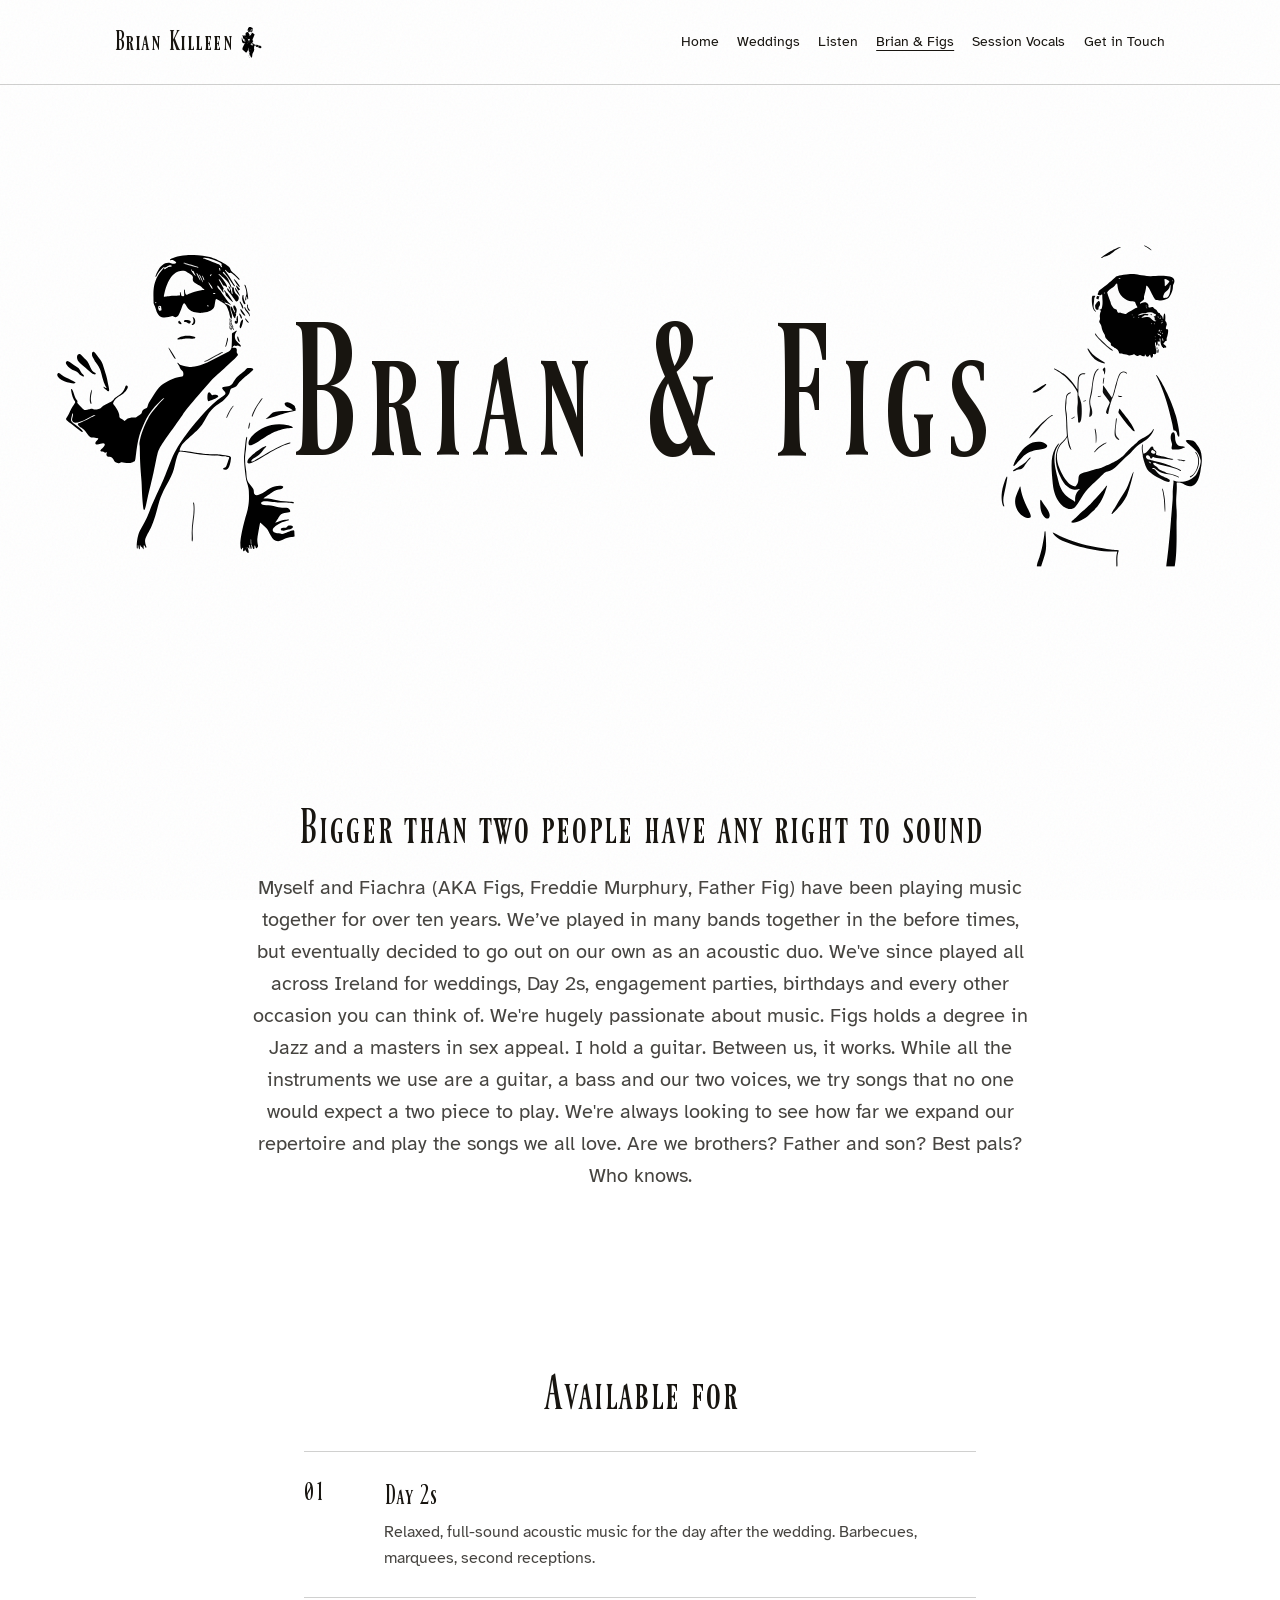
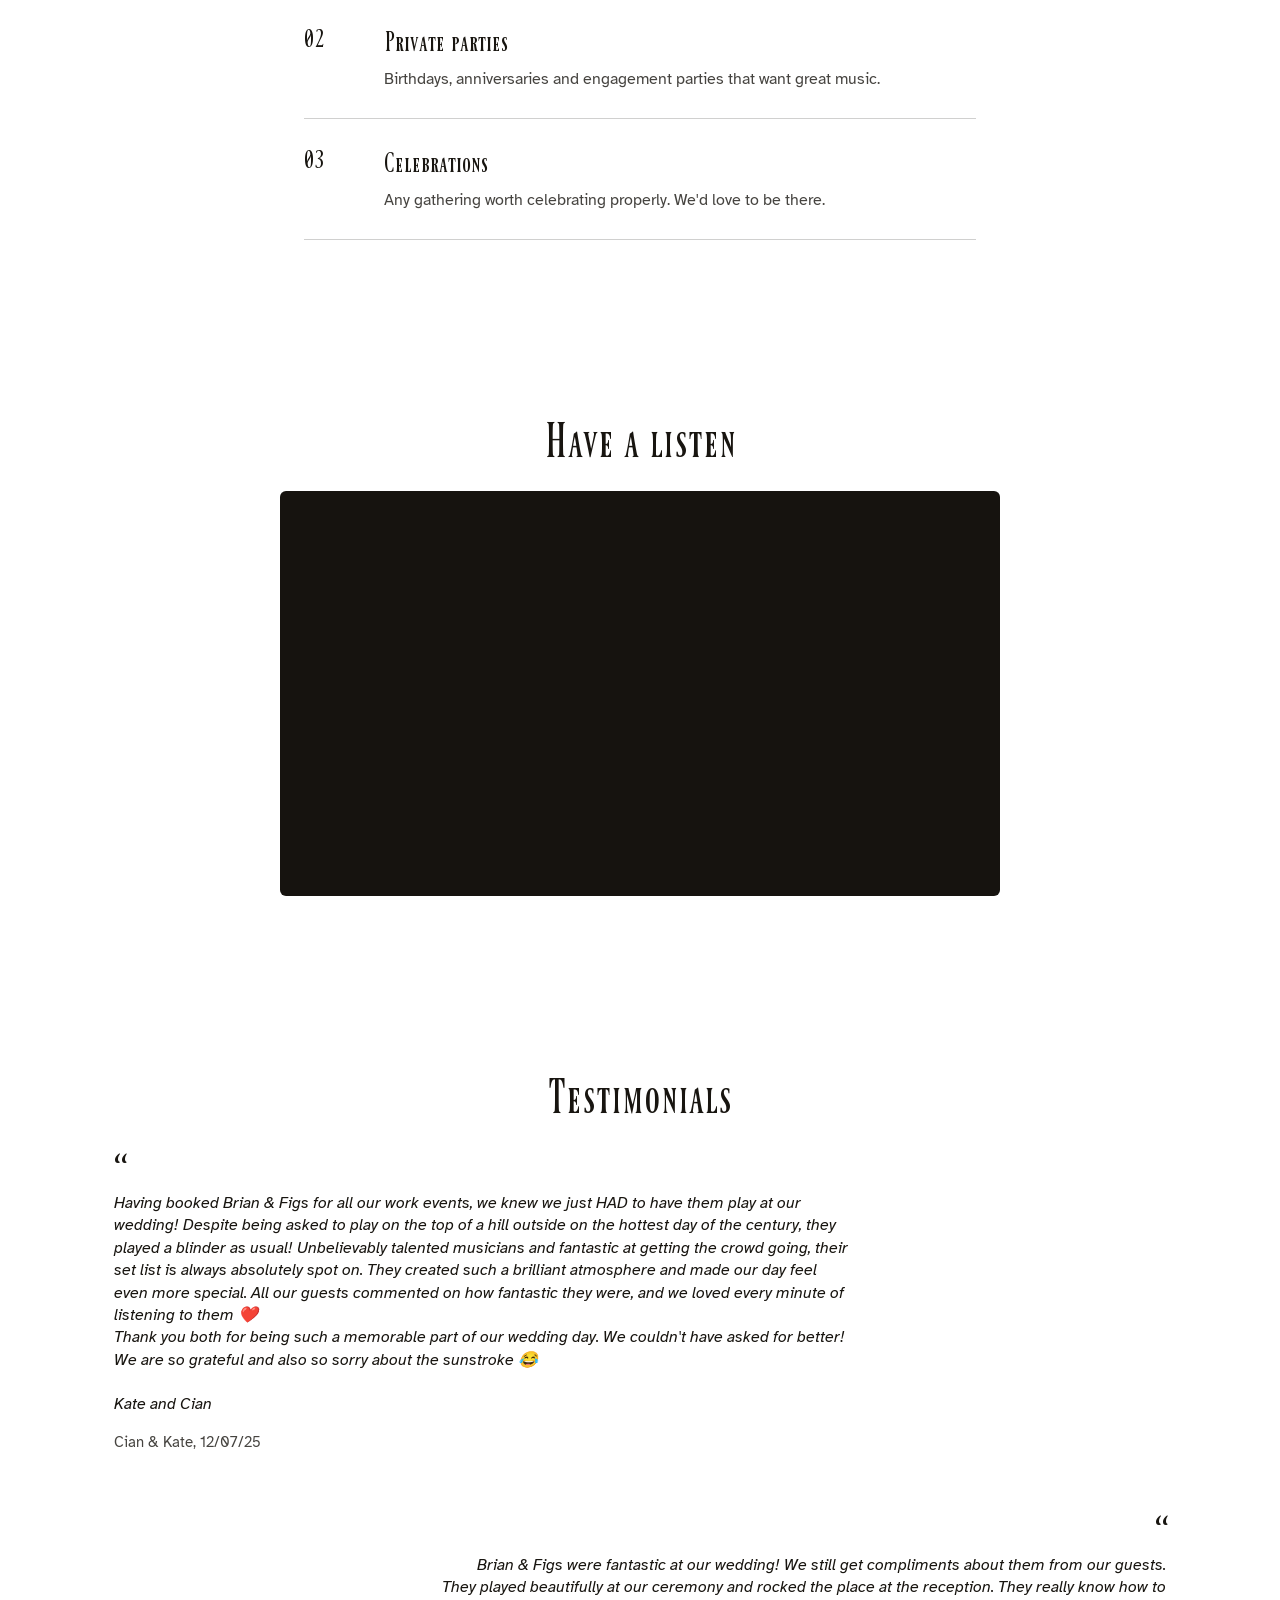
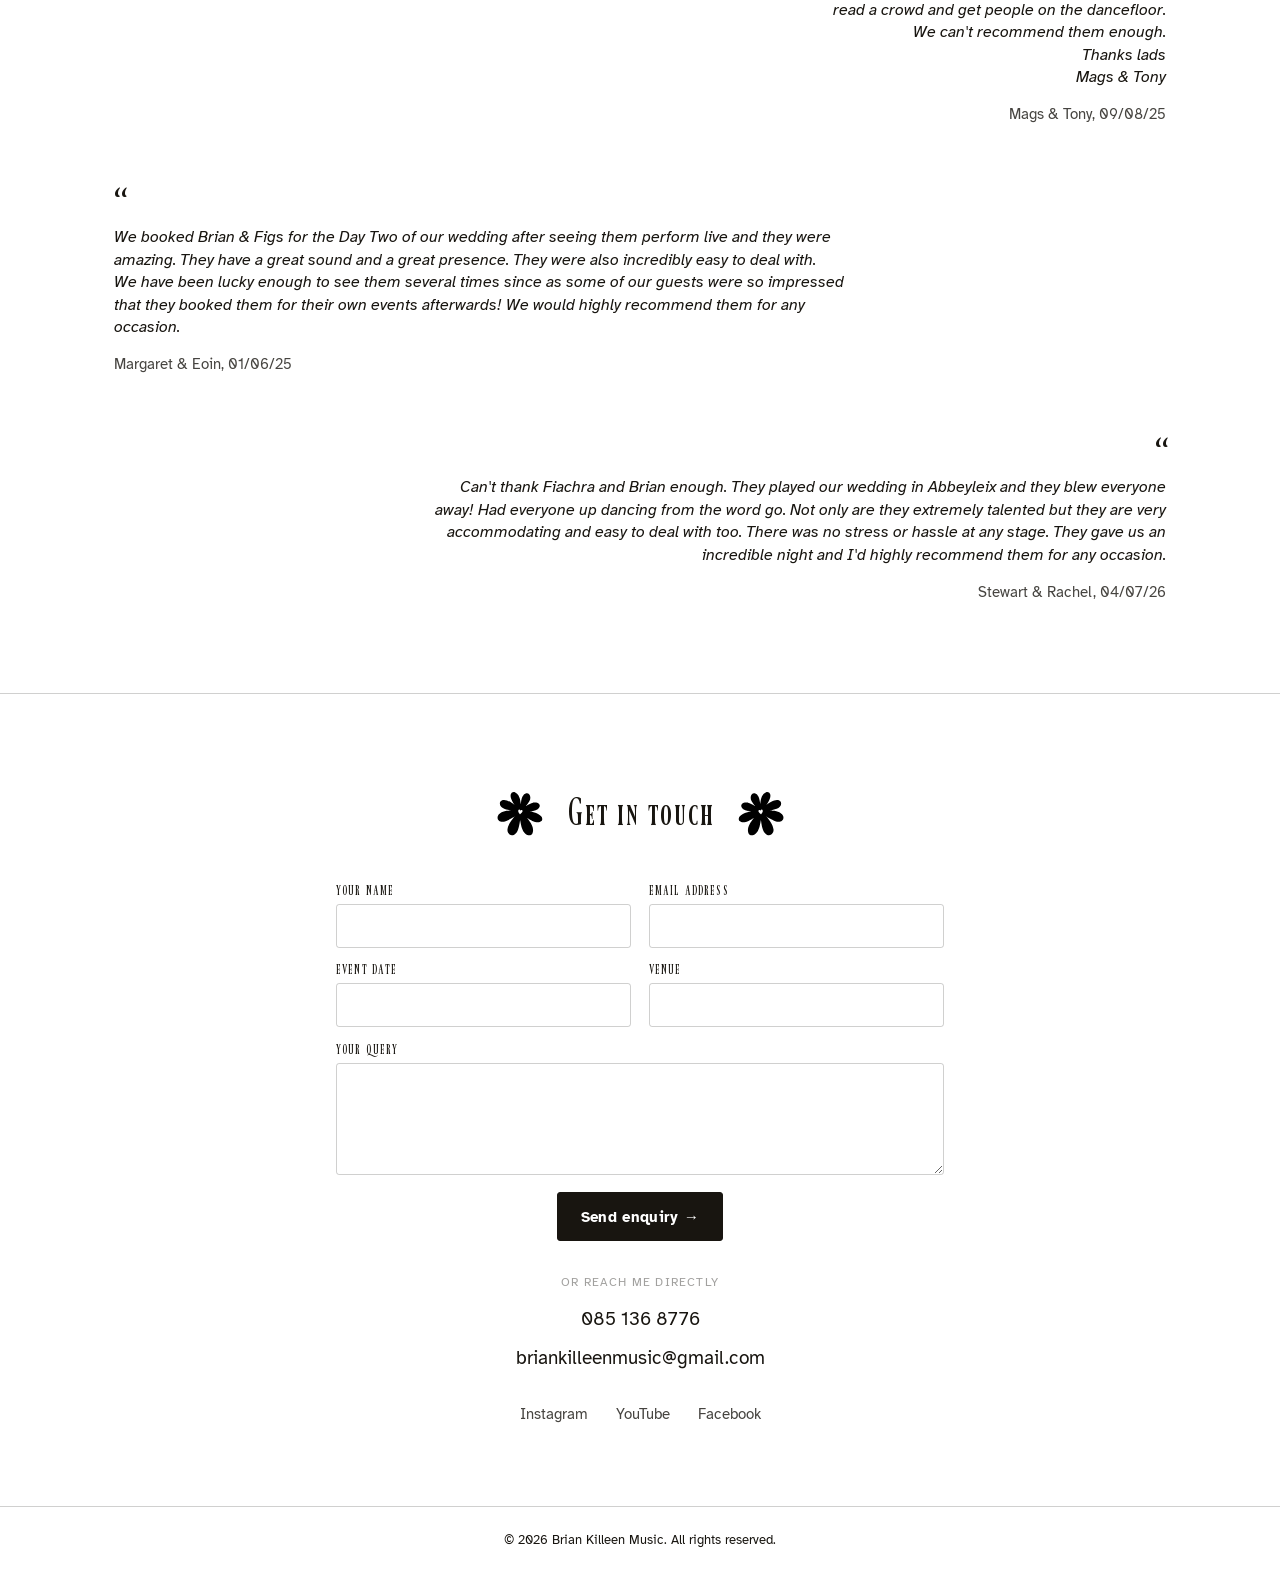
==== commit a40d2b85: "Style updates site wide" ====
--- a/brian-and-figs/index.html
+++ b/brian-and-figs/index.html
@@ -5,6 +5,7 @@
 <meta name="viewport" content="width=device-width, initial-scale=1">
 <title>Brian &amp; Figs | Acoustic Duo</title>
 <meta name="description" content="Brian & Figs, acoustic duo with Brian Killeen and Fiachra Murphy on bass, available for Day 2s, private parties and celebrations.">
+<link rel="preload" href="/assets/fonts/Ferrum-Regular.woff2" as="font" type="font/woff2" crossorigin>
 <link rel="stylesheet" href="/assets/css/style.css">
 </head>
 <body class="figs">
@@ -19,18 +20,16 @@
       </svg>
       <span class="dial-channel" aria-hidden="true">04</span>
     </button>
-  </div>
-</header>
-
-<nav class="main-nav" aria-label="Primary">
+    <nav class="main-nav" aria-label="Primary">
   <a href="/"><span class="channel-num">01</span>Home</a>
   <a href="/weddings/"><span class="channel-num">02</span>Weddings</a>
   <a href="/listen/"><span class="channel-num">03</span>Listen</a>
   <a href="/brian-and-figs/" aria-current="page"><span class="channel-num">04</span>Brian &amp; Figs</a>
   <a href="/sessions/"><span class="channel-num">05</span>Session Vocals</a>
   <a href="#contact" class="btn btn-solid">Get in Touch</a>
-</nav>
-
+    </nav>
+  </div>
+</header>
 
 <main>
 
@@ -95,7 +94,7 @@
       <h2 style="text-align:center;">Have a listen</h2>
       <div class="video-frame" style="max-width:720px; margin-top:1.5rem;">
         <!-- Placeholder embed — replace VIDEO_ID with a real YouTube video ID -->
-        <iframe src="https://www.youtube.com/embed/VIDEO_ID" title="Brian & Figs — live performance" allowfullscreen loading="lazy"></iframe>
+        <iframe src="https://www.youtube.com/embed/3eLbub68iLw" title="Brian & Figs — live performance" allowfullscreen loading="lazy"></iframe>
       </div>
     </div>
   </section>
@@ -137,7 +136,7 @@
       <form class="contact-form" action="https://formspree.io/f/xdenpwrw" method="POST">
         <input type="hidden" name="_subject" value="New enquiry — Brian Killeen Music">
         <!-- ★ Replace briankilleenmusic.ie below with your actual domain once the site is live -->
-        <input type="hidden" name="_next" value="https://briankilleenmusic.ie/thankyou/">
+        <input type="hidden" name="_next" value="https://www.briankilleenmusic.ie/thankyou/">
         <div class="form-row form-row--2">
           <div class="form-group">
             <label for="cf-name">Your name</label>
--- a/assets/css/style.css
+++ b/assets/css/style.css
@@ -8,13 +8,17 @@
   navigation: auto;
 }
 
-/* ---- Fonts (self-hosted, no external requests) ---- */
+/* ---- Fonts (self-hosted files, not embedded in the HTML) ----
+   Ferrum is also preloaded from each page <head>. font-display: block
+   keeps the fallback from painting, so the name does not swap into Ferrum
+   a moment after first paint. Body faces stay on swap so paragraphs
+   stay readable if their files are still in flight. */
 @font-face {
   font-family: "Ferrum";
   src: url("../fonts/Ferrum-Regular.woff2") format("woff2");
   font-weight: 400;
   font-style: normal;
-  font-display: swap;
+  font-display: block;
 }
 @font-face {
   font-family: "Hyperlegible Sans";
@@ -52,9 +56,6 @@
   --ink: #181510;
   --ink-soft: #181510cc;
   --ink-faint: #18151033;
-  --yellow: #e8b923;
-  --yellow-deep: #c99a15;
-  --gold-ink: #8a6b12; /* darker gold for text-on-paper: meets 4.5:1 contrast, unlike --yellow-deep */
   --black-band: #16130f;
 
   --font-display: "Ferrum", "Arial Narrow", sans-serif;
@@ -103,12 +104,11 @@
    scroll. Stays attached to the name the whole way from the big centred
    landing state through to settling beside it in the header. */
 .name-figure {
-  position: fixed;
   background-image: url("../img/name-figure.svg");
   background-repeat: no-repeat;
   background-size: contain;
-  z-index: 110;
   pointer-events: none;
+  flex-shrink: 0;
 }
 /* Invisible reference glyph, same font/weight, font-size synced to the
    name's current size each frame — measured, never shown. */
@@ -138,30 +138,6 @@
   border-top: 1px solid var(--ink-faint);
 }
 
-/* ---- Reveal-on-scroll ---- */
-.reveal {
-  opacity: 0;
-  transform: translateY(24px);
-  transition: opacity 0.7s ease, transform 0.7s ease;
-}
-.reveal.is-visible {
-  opacity: 1;
-  transform: translateY(0);
-}
-.reveal-stagger.is-visible > * { opacity: 1; transform: translateY(0); }
-.reveal-stagger > * {
-  opacity: 0;
-  transform: translateY(20px);
-  transition: opacity 0.6s ease, transform 0.6s ease;
-}
-.reveal-stagger.is-visible > *:nth-child(1) { transition-delay: 0.05s; }
-.reveal-stagger.is-visible > *:nth-child(2) { transition-delay: 0.15s; }
-.reveal-stagger.is-visible > *:nth-child(3) { transition-delay: 0.25s; }
-.reveal-stagger.is-visible > *:nth-child(4) { transition-delay: 0.35s; }
-.reveal-stagger.is-visible > *:nth-child(5) { transition-delay: 0.45s; }
-.reveal-stagger.is-visible > *:nth-child(6) { transition-delay: 0.55s; }
-.reveal-stagger.is-visible > *:nth-child(7) { transition-delay: 0.65s; }
-
 /* ---- Typography ---- */
 h1, .h1 {
   font-family: var(--font-display);
@@ -202,7 +178,7 @@
 }
 .underline-draw svg path {
   fill: none;
-  stroke: var(--yellow);
+  stroke: var(--ink);
   stroke-width: 4;
   stroke-linecap: round;
   stroke-dasharray: 240;
@@ -213,14 +189,23 @@
   stroke-dashoffset: 0;
 }
 
-/* ---- Header / Nav (corner icon + full overlay menu) ---- */
+/* ---- Header / Nav
+   Wide screens: page names in the header, current page underlined.
+   Narrow screens: the knob opens the full-screen menu. ---- */
 .site-header {
   position: sticky;
   top: 0;
   z-index: 100;
+  background: transparent;
+  border-bottom: 1px solid var(--ink-faint);
+}
+.site-header::before {
+  content: "";
+  position: absolute;
+  inset: 0;
+  z-index: -1;
   background: color-mix(in srgb, var(--paper) 92%, transparent);
   backdrop-filter: blur(6px);
-  border-bottom: 1px solid var(--ink-faint);
 }
 .site-header .wrap {
   display: flex;
@@ -251,7 +236,8 @@
 }
 
 /* Tuning-dial menu button: the tick shows which "channel" (page) you're on,
-   and the number in the middle confirms it. Always visible. */
+   and the number in the middle confirms it. Phone only — wide screens use
+   the text menu instead. */
 .nav-toggle {
   position: relative;
   z-index: 210;
@@ -304,33 +290,72 @@
   gap: 1.6rem;
 }
 .main-nav.is-open { display: flex; }
-.main-nav a {
-  opacity: 0;
-  transform: translateY(14px);
-}
 .main-nav a:not(.btn) {
   font-family: var(--font-body);
   font-weight: 500;
   font-size: clamp(1.3rem, 4vw, 1.8rem);
   letter-spacing: 0.02em;
-  transition: opacity 0.4s ease, transform 0.4s ease;
 }
 .main-nav .channel-num {
   font-family: var(--font-display);
-  color: var(--gold-ink);
+  color: var(--ink);
   font-size: 0.65em;
   margin-right: 0.4em;
 }
-.main-nav.is-open a { opacity: 1; transform: translateY(0); }
-.main-nav.is-open a:nth-child(1) { transition-delay: 0.05s; }
-.main-nav.is-open a:nth-child(2) { transition-delay: 0.1s; }
-.main-nav.is-open a:nth-child(3) { transition-delay: 0.15s; }
-.main-nav.is-open a:nth-child(4) { transition-delay: 0.2s; }
-.main-nav.is-open a.btn { transition-delay: 0.25s; }
 .main-nav a[aria-current="page"] {
-  color: var(--gold-ink);
+  text-decoration: underline;
+  text-underline-offset: 0.18em;
 }
 body.nav-open { overflow: hidden; }
+
+/* Desktop: a plain row of page names, lined up with the header.
+   The bar itself ignores clicks so the wordmark underneath stays usable. */
+@media (min-width: 801px) {
+  .nav-toggle { display: none; }
+  .main-nav,
+  .main-nav.is-open {
+    display: flex;
+    position: static;
+    inset: auto;
+    height: auto;
+    z-index: auto;
+    flex-direction: row;
+    align-items: center;
+    justify-content: flex-end;
+    gap: clamp(0.7rem, 1.4vw, 1.35rem);
+    padding: 0;
+    background: transparent;
+    pointer-events: auto;
+  }
+  .main-nav a {
+    white-space: nowrap;
+  }
+  .main-nav a:not(.btn),
+  .main-nav .btn {
+    font-family: var(--font-body);
+    font-weight: 400;
+    font-size: clamp(0.88rem, 1.05vw, 0.98rem);
+    letter-spacing: 0;
+  }
+  .main-nav .channel-num { display: none; }
+  .main-nav a:hover,
+  .main-nav a[aria-current="page"] {
+    text-decoration: underline;
+    text-underline-offset: 0.28em;
+  }
+  .main-nav .btn,
+  .main-nav .btn:hover,
+  .main-nav .btn:focus-visible {
+    background: transparent;
+    color: inherit;
+    border-color: transparent;
+    padding: 0;
+    border-radius: 0;
+    box-shadow: none;
+    transform: none;
+  }
+  body.nav-open { overflow-x: hidden; overflow-y: auto; }
+}
 
 /* ---- Buttons ---- */
 .btn {
@@ -347,11 +372,12 @@
   transition: box-shadow 0.25s ease, transform 0.25s ease, background 0.25s ease, color 0.25s ease, opacity 0.4s ease;
 }
 .btn-solid {
-  background: var(--yellow);
-  border-color: var(--yellow-deep);
+  background: var(--ink);
+  color: var(--paper);
+  border-color: var(--ink);
 }
 .btn-solid:hover, .btn-solid:focus-visible {
-  box-shadow: 0 0 0 3px var(--yellow-deep), 0 10px 26px -10px var(--yellow-deep);
+  box-shadow: 0 10px 26px -10px #000;
   transform: translateY(-2px);
 }
 .btn-outline:hover, .btn-outline:focus-visible {
@@ -365,7 +391,7 @@
   border-color: #1c1a17;
 }
 .btn-whatsapp:hover, .btn-whatsapp:focus-visible {
-  box-shadow: 0 0 0 3px var(--yellow), 0 10px 26px -10px #000;
+  box-shadow: 0 10px 26px -10px #000;
   transform: translateY(-2px);
 }
 
@@ -463,34 +489,57 @@
 .intro-spacer {
   height: 105vh;
 }
+/* CSS owns the first paint: a full-viewport flex group so the name is
+   large and centred even before JS/fonts, and never depends on a
+   measured top/left that can be wrong on the first frame. */
+.intro-lockup {
+  position: fixed;
+  inset: 0;
+  z-index: 110;
+  display: flex;
+  align-items: center;
+  justify-content: center;
+  pointer-events: none;
+  font-size: clamp(3.2rem, 15vw, 11rem);
+}
+/* Name + figure stay one flex unit for the whole intro — JS moves this
+   pair, never the two pieces independently (which let them split on
+   narrower viewports when the h1 reported full-window width). */
+.intro-pair {
+  display: flex;
+  align-items: center;
+  flex-wrap: nowrap;
+  width: max-content;
+  max-width: 100%;
+  gap: 30px;
+}
 .intro-name {
-  position: fixed;
-  /* top/left set directly in px by JS each frame — deliberately no
-     transform here: transformed/composited text renders visibly
-     blurrier at small sizes than text positioned via top/left. */
   margin: 0;
   font-family: var(--font-display);
   font-weight: 400;
-  font-size: clamp(3.2rem, 15vw, 11rem);
+  font-size: 1em;
   line-height: 1;
   white-space: nowrap;
-  text-align: center;
+  width: max-content;
+  flex: 0 0 auto;
+}
+.intro-lockup .name-figure {
+  height: 1em;
+  width: calc(1em * 950.05 / 1426.29);
+  flex: 0 0 auto;
+}
+@media (max-width: 700px) {
+  .intro-lockup { padding: 0 1rem; font-size: clamp(2rem, 9vw, 4.5rem); }
+  .intro-pair { gap: 16px; }
+}
+.intro-lockup.is-driven .intro-pair {
+  position: fixed;
   z-index: 110;
-  pointer-events: none;
-}
-.intro-name span {
-  display: inline-block;
-  opacity: 0;
-  transform: translateY(18px);
-  animation: rise 0.8s ease forwards;
-}
-@keyframes rise {
-  to { opacity: 1; transform: translateY(0); }
-}
-
+}
 /* The big name IS the wordmark on Home — hide the header's own wordmark
    (kept in the DOM so layout/spacing stays identical) and only fade in
-   the menu icon once the name has settled. */
+   the menu once the name has settled. On a wide screen that menu is the
+   row of page names; on a phone it is the knob. */
 body.home .site-header {
   position: fixed;
   top: 0; left: 0; right: 0;
@@ -502,6 +551,11 @@
 body.home .site-header .wordmark {
   visibility: hidden;
 }
+body.home.nav-open .site-header {
+  opacity: 1 !important;
+  visibility: visible !important;
+  pointer-events: auto !important;
+}
 
 @media (prefers-reduced-motion: reduce) {
   body.home .site-header {
@@ -513,14 +567,25 @@
   body.home .site-header .wordmark {
     visibility: visible !important;
   }
+}
+@media (prefers-reduced-motion: reduce) {
   .intro-spacer { height: auto; padding: 4rem 0 2rem; }
+  .intro-lockup {
+    position: static;
+    display: flex;
+    justify-content: center;
+    inset: auto;
+    padding: 0;
+  }
+  .intro-pair {
+    position: static;
+  }
   .intro-name {
     position: static;
     display: block;
-    margin: 0 auto;
+    margin: 0;
     transform: none !important;
   }
-  .intro-name span { animation: none; opacity: 1; transform: none; }
 }
 
 /* ---- Numbered list (set-list style — replaces boxed cards) ---- */
@@ -540,7 +605,7 @@
 }
 .list-numbered-item .num {
   font-family: var(--font-display);
-  color: var(--gold-ink);
+  color: var(--ink);
   font-size: 1.4rem;
   line-height: 1.4;
 }
@@ -565,7 +630,7 @@
 }
 .set-list a {
   display: grid;
-  grid-template-columns: 3.5rem 1fr auto;
+  grid-template-columns: 3.5rem 1fr;
   align-items: center;
   gap: 1rem;
   padding: clamp(1rem, 2.5vw, 1.5rem) 0.5rem;
@@ -574,13 +639,13 @@
 }
 .set-list a:hover,
 .set-list a:focus-visible {
-  background: #e8b92312;
+  background: color-mix(in srgb, var(--ink) 5%, transparent);
   outline: none;
 }
 .set-list__num {
   font-family: var(--font-display);
   font-size: clamp(1.6rem, 4vw, 2.4rem);
-  color: var(--gold-ink);
+  color: var(--ink);
   line-height: 1;
   text-align: right;
   padding-right: 0.75rem;
@@ -588,22 +653,17 @@
   flex-shrink: 0;
 }
 .set-list__title {
+  justify-self: start;
   font-family: var(--font-display);
   font-size: clamp(1.3rem, 3.5vw, 2rem);
   letter-spacing: 0.01em;
   line-height: 1;
 }
-.set-list__arrow {
-  font-size: 1.25rem;
-  color: var(--gold-ink);
-  opacity: 0;
-  transform: translateX(-6px);
-  transition: opacity 0.2s ease, transform 0.2s ease;
-}
-.set-list a:hover .set-list__arrow,
-.set-list a:focus-visible .set-list__arrow {
-  opacity: 1;
-  transform: translateX(0);
+.set-list a:hover .set-list__title,
+.set-list a:focus-visible .set-list__title {
+  text-decoration: underline;
+  text-decoration-thickness: 1px;
+  text-underline-offset: 0.22em;
 }
 
 /* ---- Video grid ---- */
@@ -652,21 +712,21 @@
   transition: background 0.15s ease;
   user-select: none;
 }
-.track-item:hover        { background: rgba(232,185,35,0.07); }
-.track-item.is-active    { background: rgba(232,185,35,0.13); }
-.track-item:focus-visible { outline: 2px solid var(--yellow); outline-offset: -2px; }
+.track-item:hover        { background: color-mix(in srgb, var(--ink) 5%, transparent); }
+.track-item.is-active    { background: color-mix(in srgb, var(--ink) 8%, transparent); }
+.track-item:focus-visible { outline: 2px solid var(--ink); outline-offset: -2px; }
 
 .track-num {
   font-family: var(--font-display);
   font-size: clamp(1.1rem, 2.5vw, 1.5rem);
-  color: var(--gold-ink);
+  color: var(--ink-soft);
   text-align: right;
   padding-right: 0.75rem;
   border-right: 1px solid var(--ink-faint);
   line-height: 1;
   transition: color 0.15s ease;
 }
-.track-item.is-active .track-num { color: var(--yellow); }
+.track-item.is-active .track-num { color: var(--ink); }
 
 .track-title {
   font-family: var(--font-display);
@@ -682,7 +742,7 @@
 .track-play-icon {
   width: 1.25rem;
   height: 1.25rem;
-  color: var(--gold-ink);
+  color: var(--ink);
   opacity: 0;
   transition: opacity 0.15s ease;
   display: flex;
@@ -762,9 +822,9 @@
   border: 1.5px solid rgba(255,255,255,0.3);
   border-radius: 50%;
   opacity: 1;
-  color: var(--yellow);
-}
-.player-btn--play:hover { border-color: var(--yellow); }
+  color: var(--paper);
+}
+.player-btn--play:hover { border-color: var(--paper); }
 
 .player-row-bottom {
   display: flex;
@@ -792,7 +852,7 @@
 .player-fill {
   height: 100%;
   width: 0%;
-  background: var(--yellow);
+  background: var(--paper);
   border-radius: 2px;
   pointer-events: none;
 }
@@ -887,7 +947,7 @@
   font-style: normal;
   font-size: 4.5rem;
   line-height: 1;
-  color: var(--yellow);
+  color: var(--ink);
 }
 .quote-stack blockquote:nth-of-type(even) {
   align-self: flex-end;
@@ -982,10 +1042,14 @@
     transform: translateY(-50%);
     height: clamp(180px, 22vw, 320px);
   }
-  /* Stacked-quote pages: anchored to the bottom beside the last quote. */
+  /* Stacked-quote pages: anchored to the bottom beside the last quote.
+     Extra bottom padding keeps the final quote clear of the figure. */
   .testimonial-figure--bottom {
     bottom: 0;
     height: clamp(120px, 14vw, 200px);
+  }
+  .testimonial:has(.testimonial-figure--bottom) {
+    padding-bottom: calc(clamp(120px, 14vw, 200px) + 2rem);
   }
   .testimonial-figure--mic {
     bottom: 0;
@@ -1011,7 +1075,7 @@
   position: absolute;
   left: 0; top: -0.2rem;
   font-size: 2rem;
-  color: var(--gold-ink);
+  color: var(--ink);
 }
 
 /* ---- Contact (simple: phone, email, socials) ---- */
@@ -1038,7 +1102,8 @@
   transition: color 0.15s;
 }
 .contact-link:hover {
-  color: var(--gold-ink);
+  text-decoration: underline;
+  text-underline-offset: 0.15em;
 }
 .contact-socials {
   display: flex;
@@ -1052,7 +1117,9 @@
   transition: color 0.15s;
 }
 .contact-socials a:hover {
-  color: var(--gold-ink);
+  color: var(--ink);
+  text-decoration: underline;
+  text-underline-offset: 0.15em;
 }
 
 /* ---- Contact form ---- */
@@ -1082,7 +1149,7 @@
   font-size: 0.72rem;
   letter-spacing: 0.1em;
   text-transform: uppercase;
-  color: var(--gold-ink);
+  color: var(--ink);
   line-height: 1;
 }
 .form-group input,
@@ -1107,7 +1174,7 @@
 .form-group input:focus,
 .form-group textarea:focus {
   outline: none;
-  border-color: var(--gold-ink);
+  border-color: var(--ink);
 }
 .form-group textarea {
   resize: vertical;
@@ -1376,11 +1443,3 @@
   .list-numbered-item { grid-template-columns: 2.4rem 1fr; }
 }
 
-@media (prefers-reduced-motion: reduce) {
-  .hero-title span, .reveal, .reveal-stagger > *, .main-nav a {
-    animation: none !important;
-    transition: none !important;
-    opacity: 1 !important;
-    transform: none !important;
-  }
-}
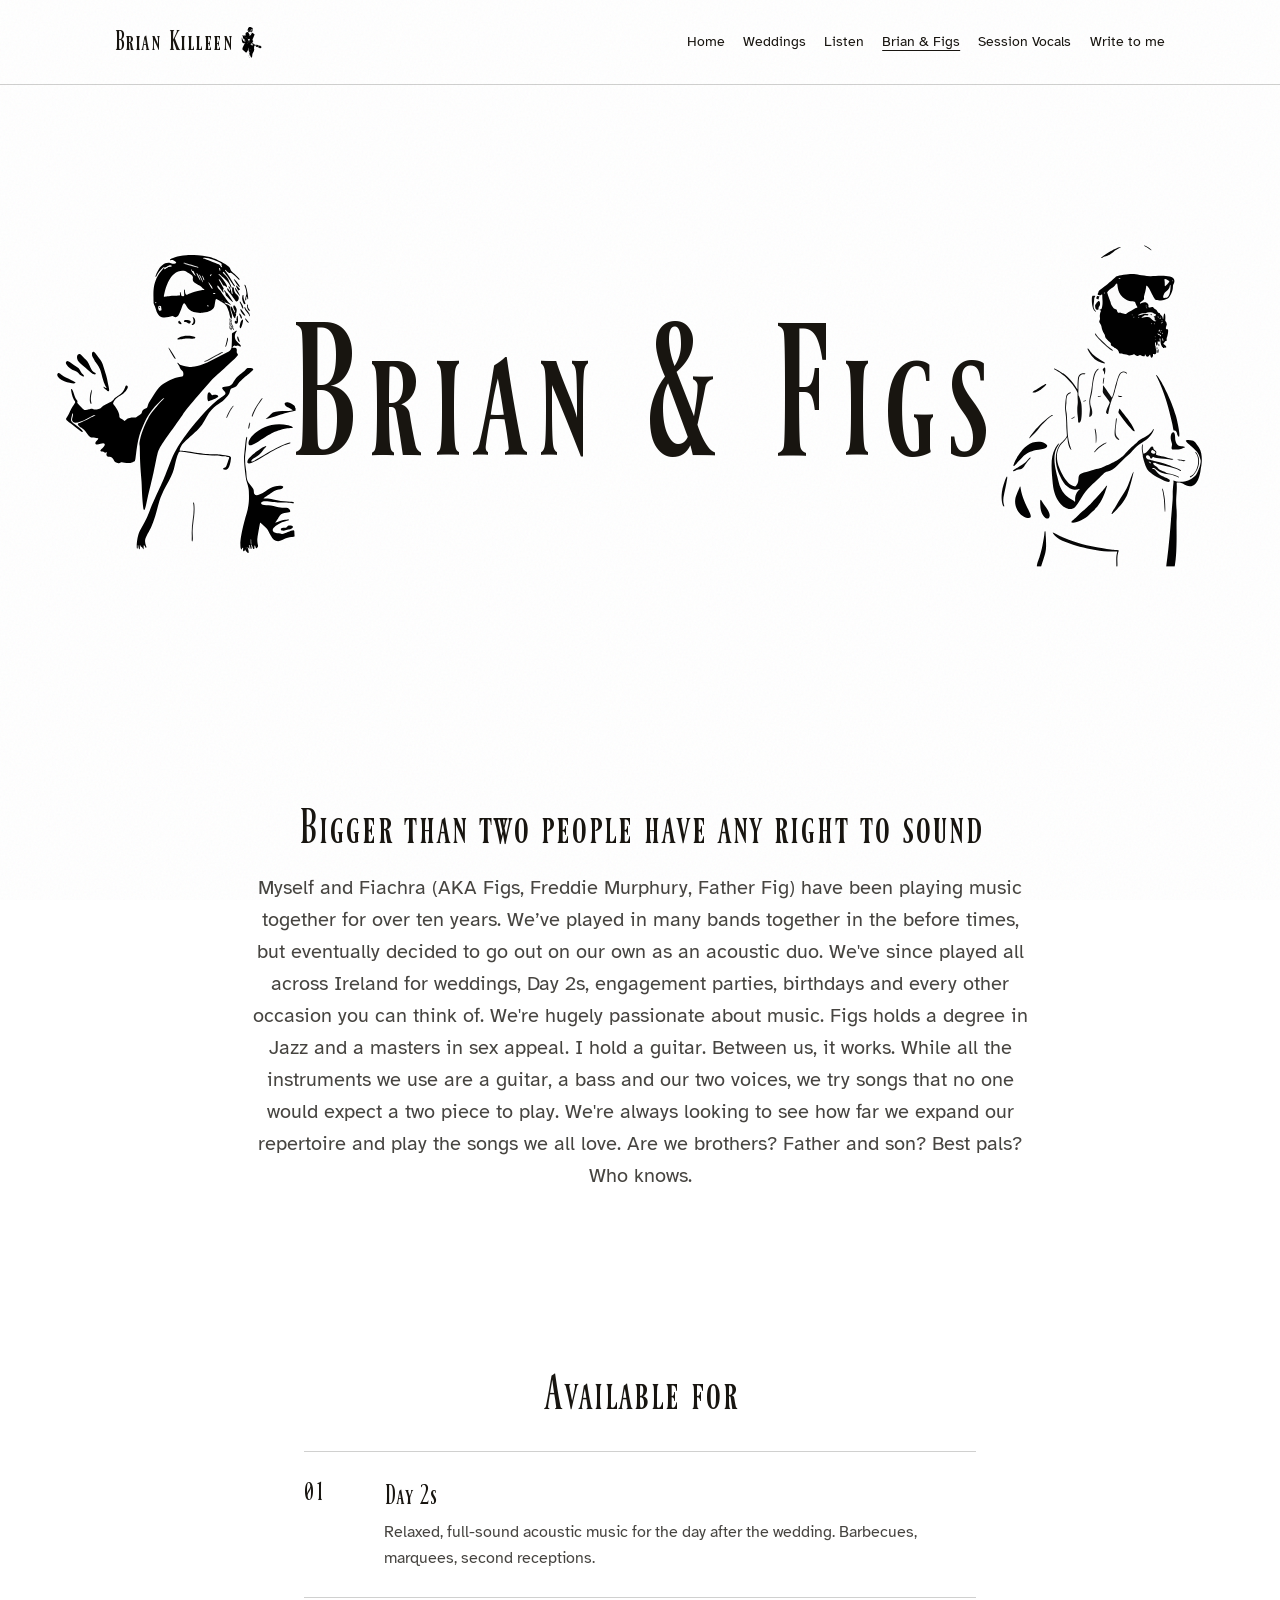
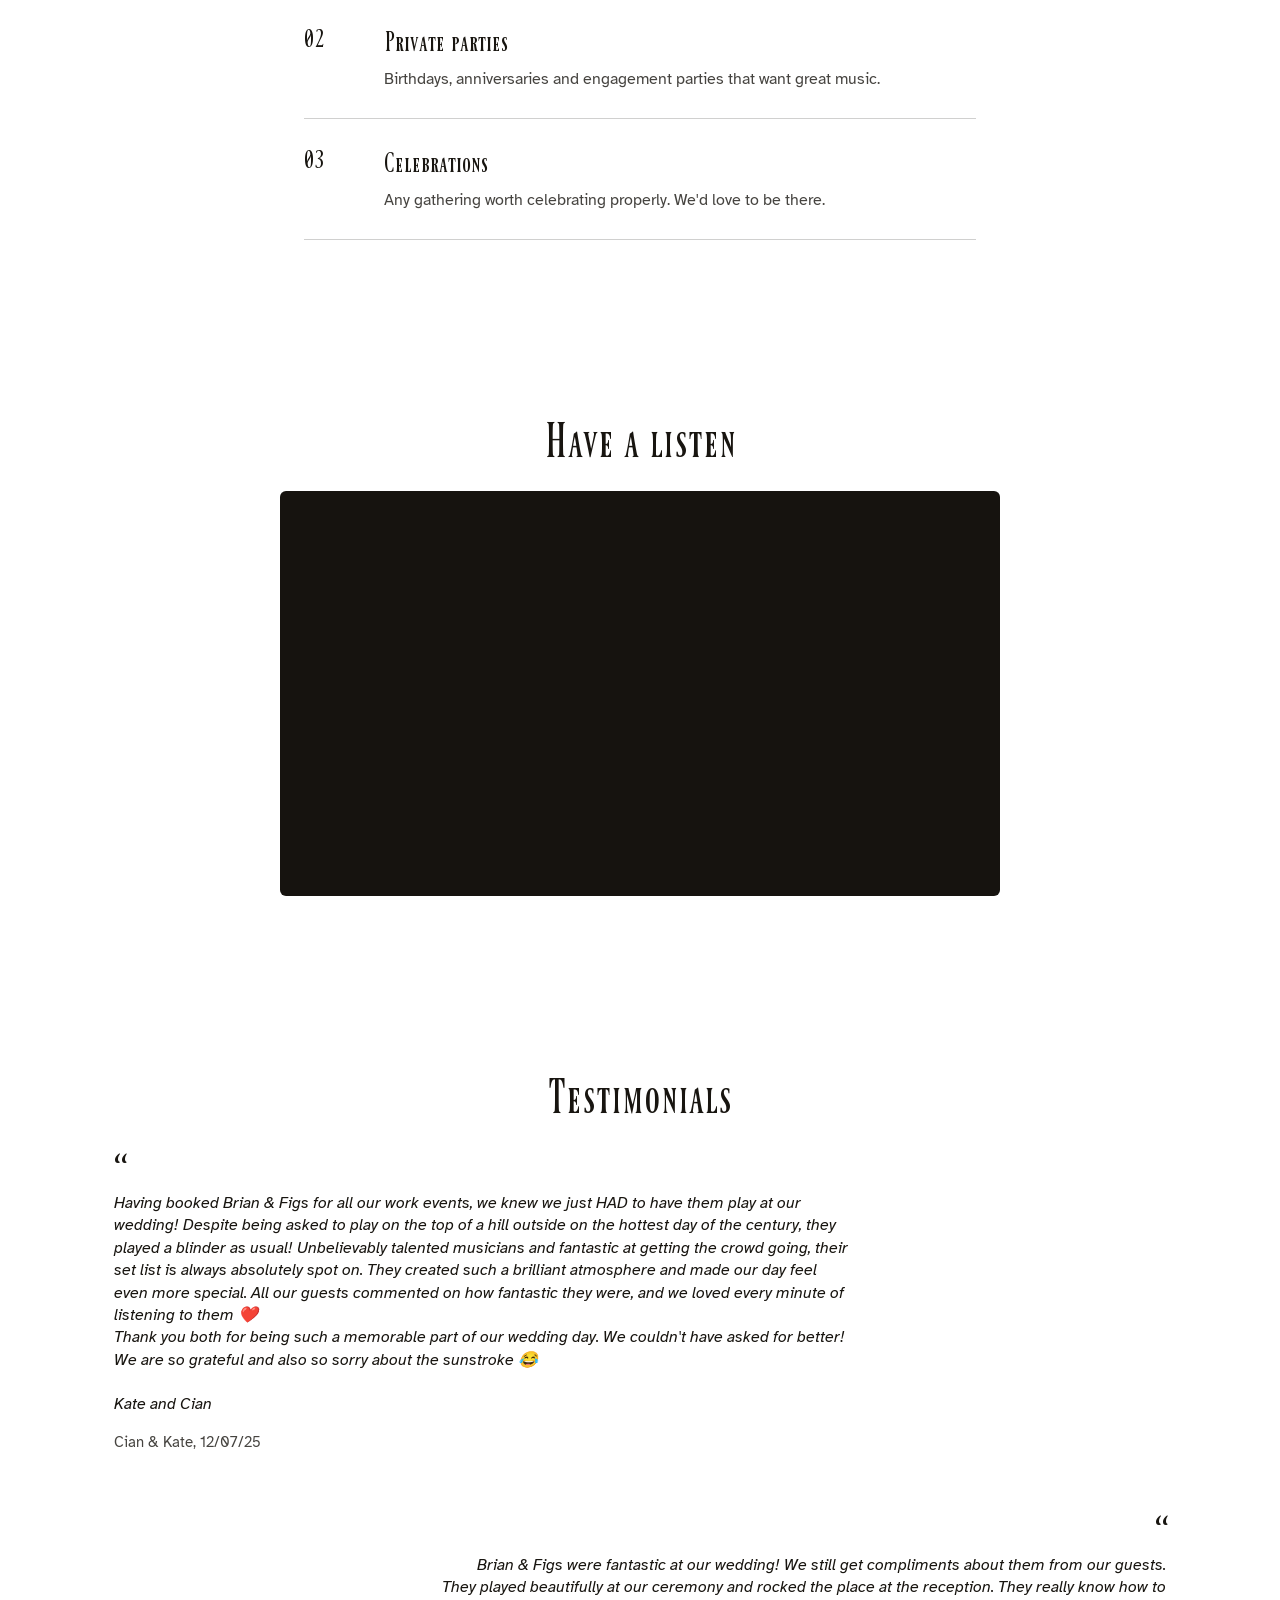
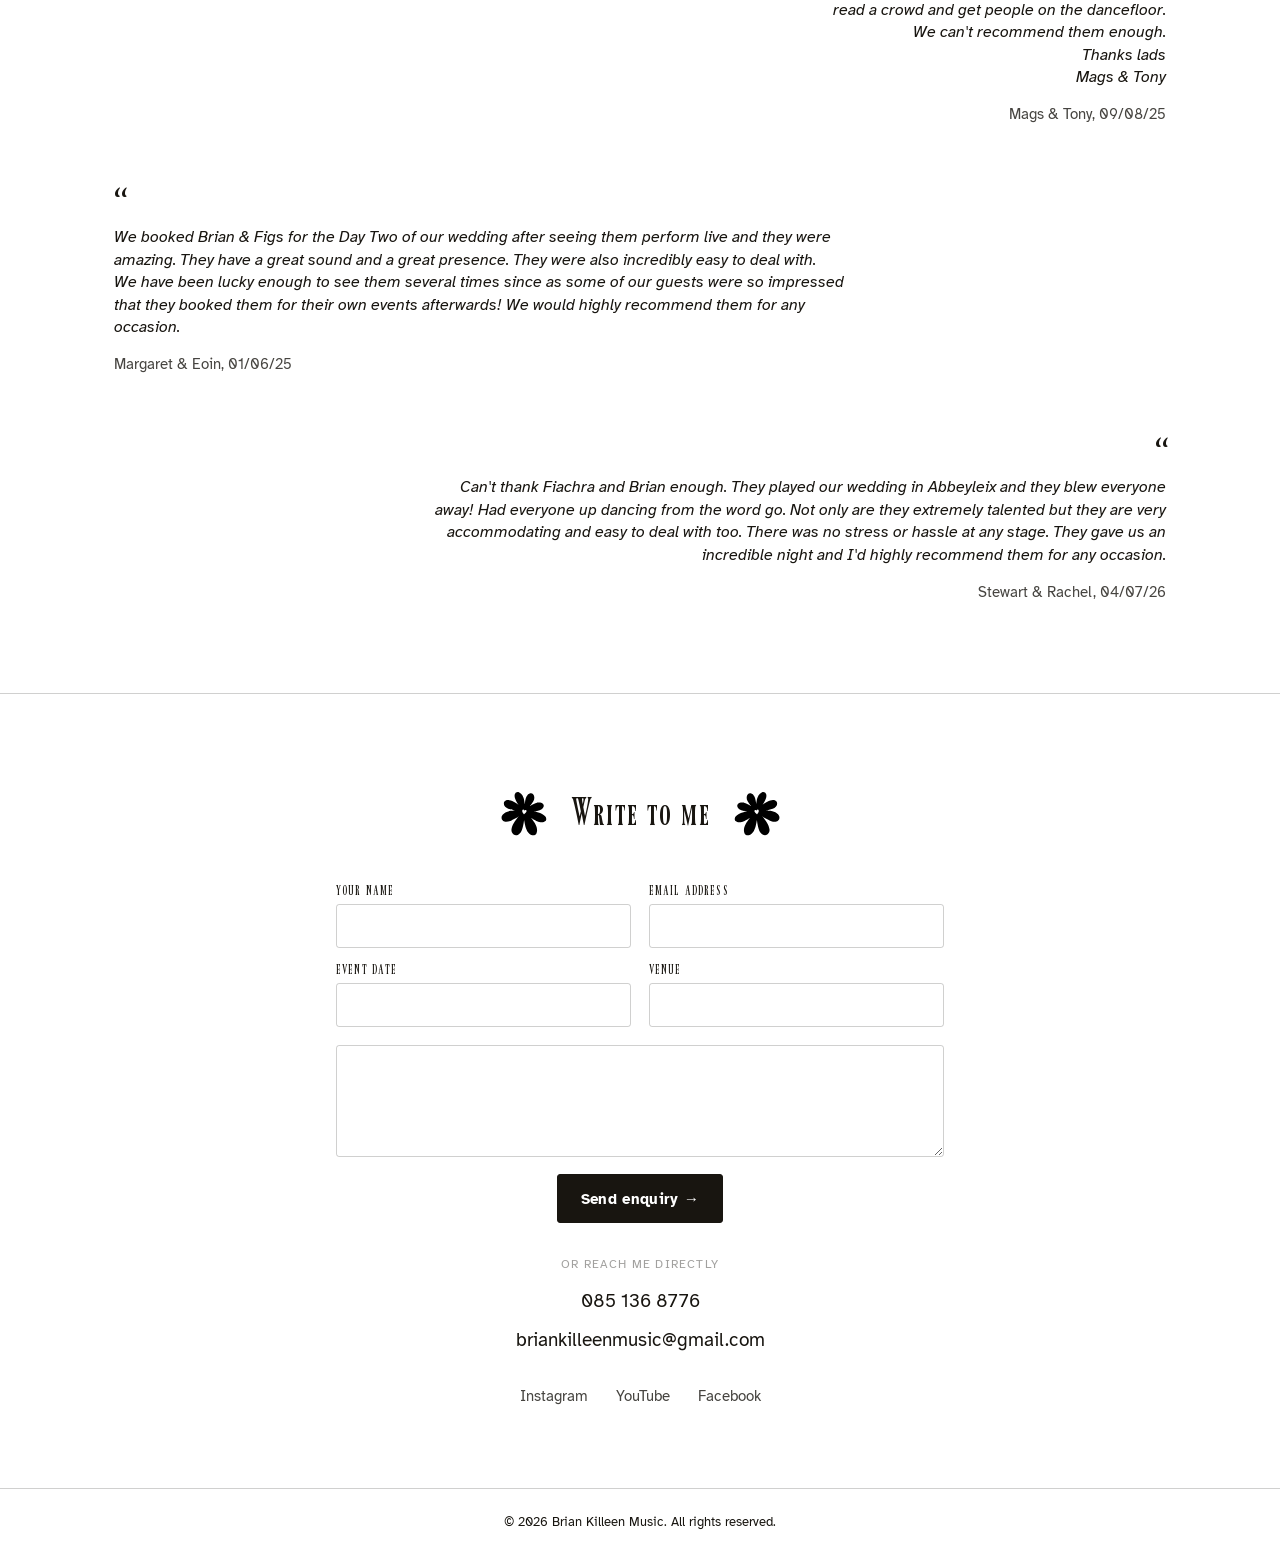
==== commit 2768c918: "Updated headings" ====
--- a/brian-and-figs/index.html
+++ b/brian-and-figs/index.html
@@ -26,7 +26,7 @@
   <a href="/listen/"><span class="channel-num">03</span>Listen</a>
   <a href="/brian-and-figs/" aria-current="page"><span class="channel-num">04</span>Brian &amp; Figs</a>
   <a href="/sessions/"><span class="channel-num">05</span>Session Vocals</a>
-  <a href="#contact" class="btn btn-solid">Get in Touch</a>
+  <a href="#contact" class="btn btn-solid">Write to me</a>
     </nav>
   </div>
 </header>
@@ -129,7 +129,7 @@
     <div class="wrap reveal">
       <div class="contact-heading">
         <div class="flower-fig flower-fig--contact" aria-hidden="true"><img src="/Flowers/flower3.svg" alt=""></div>
-        <h2>Get in touch</h2>
+        <h2>Write to me</h2>
         <div class="flower-fig flower-fig--contact" aria-hidden="true"><img src="/Flowers/flower3.svg" alt="" style="transform: scaleX(-1);"></div>
       </div>
       <!-- ★ Replace YOUR_FORM_ID with the id from your Formspree dashboard (formspree.io/dashboard) -->
@@ -158,8 +158,7 @@
           </div>
         </div>
         <div class="form-group">
-          <label for="cf-message">Your Query</label>
-          <textarea id="cf-message" name="message" rows="4" placeholder=""></textarea>
+          <textarea id="cf-message" name="message" rows="4" placeholder="" aria-label="Message"></textarea>
         </div>
         <div class="form-submit">
           <button type="submit" class="btn btn-solid">Send enquiry →</button>
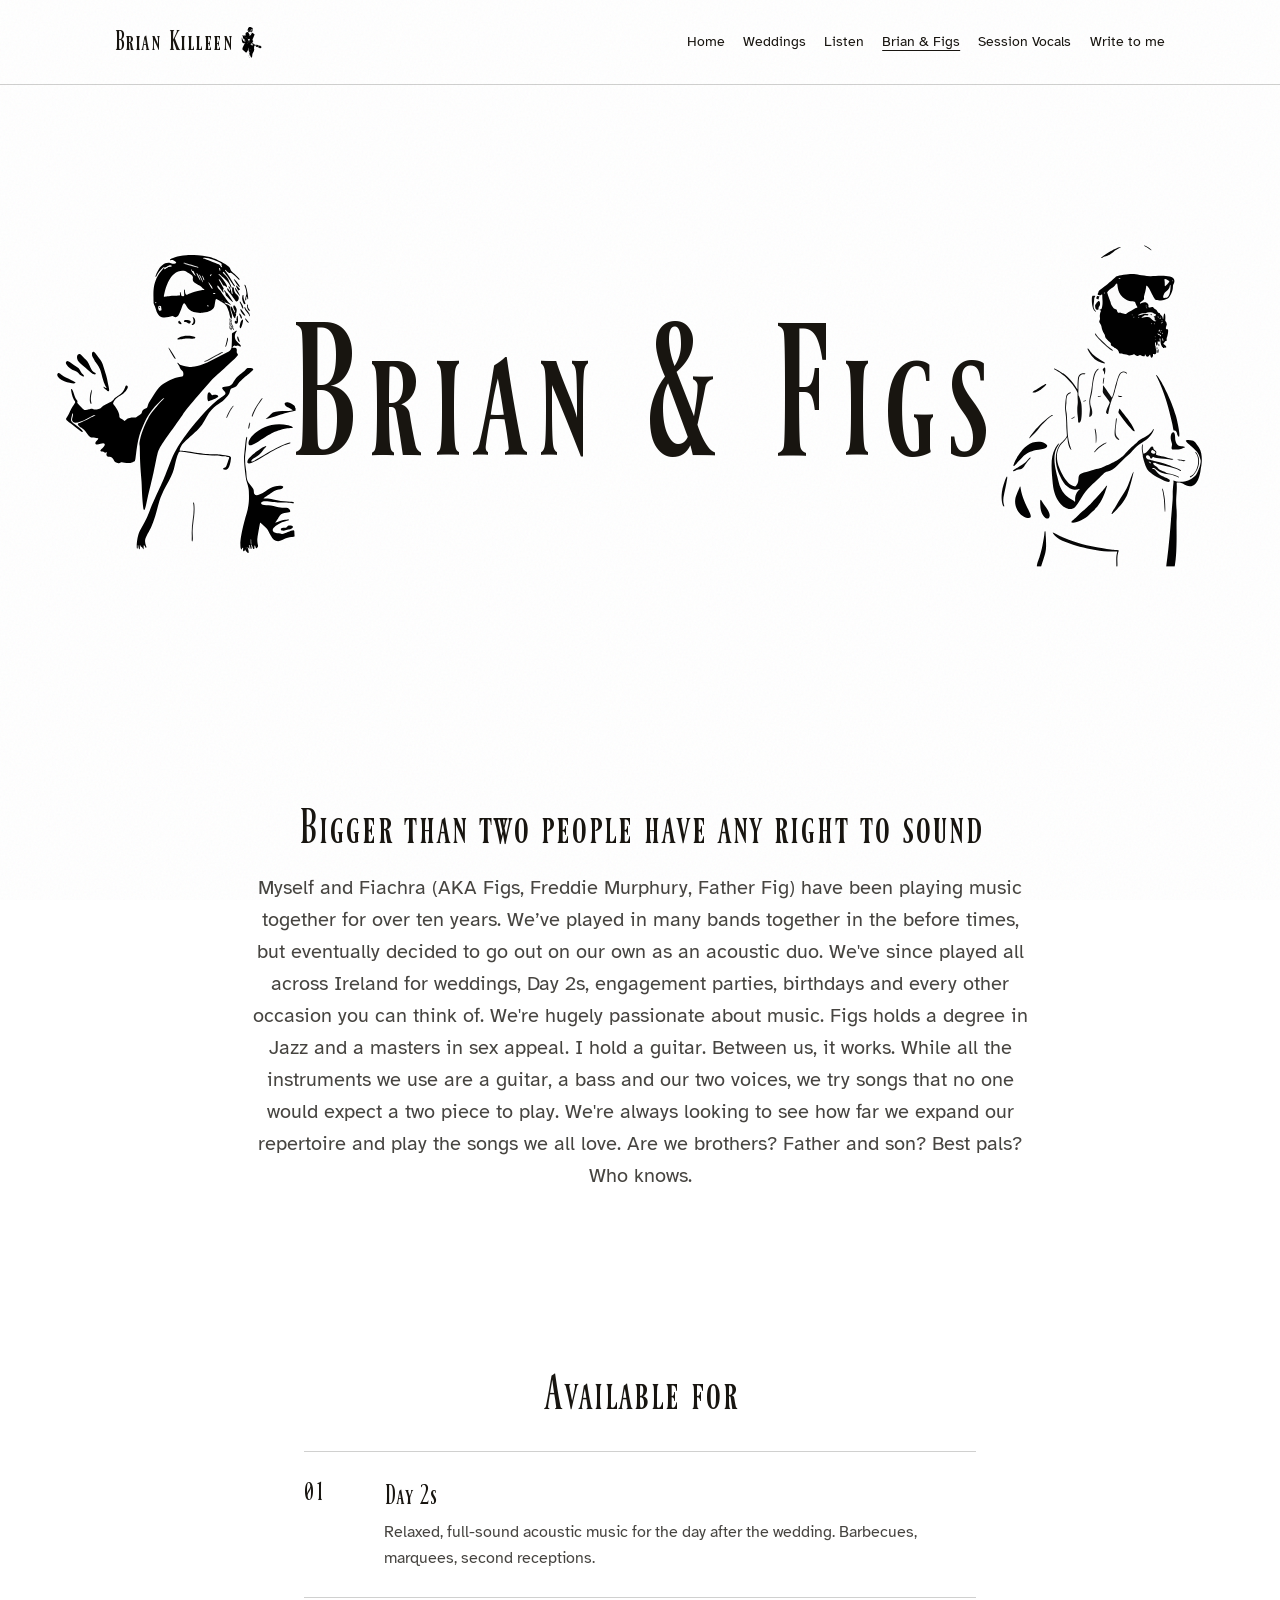
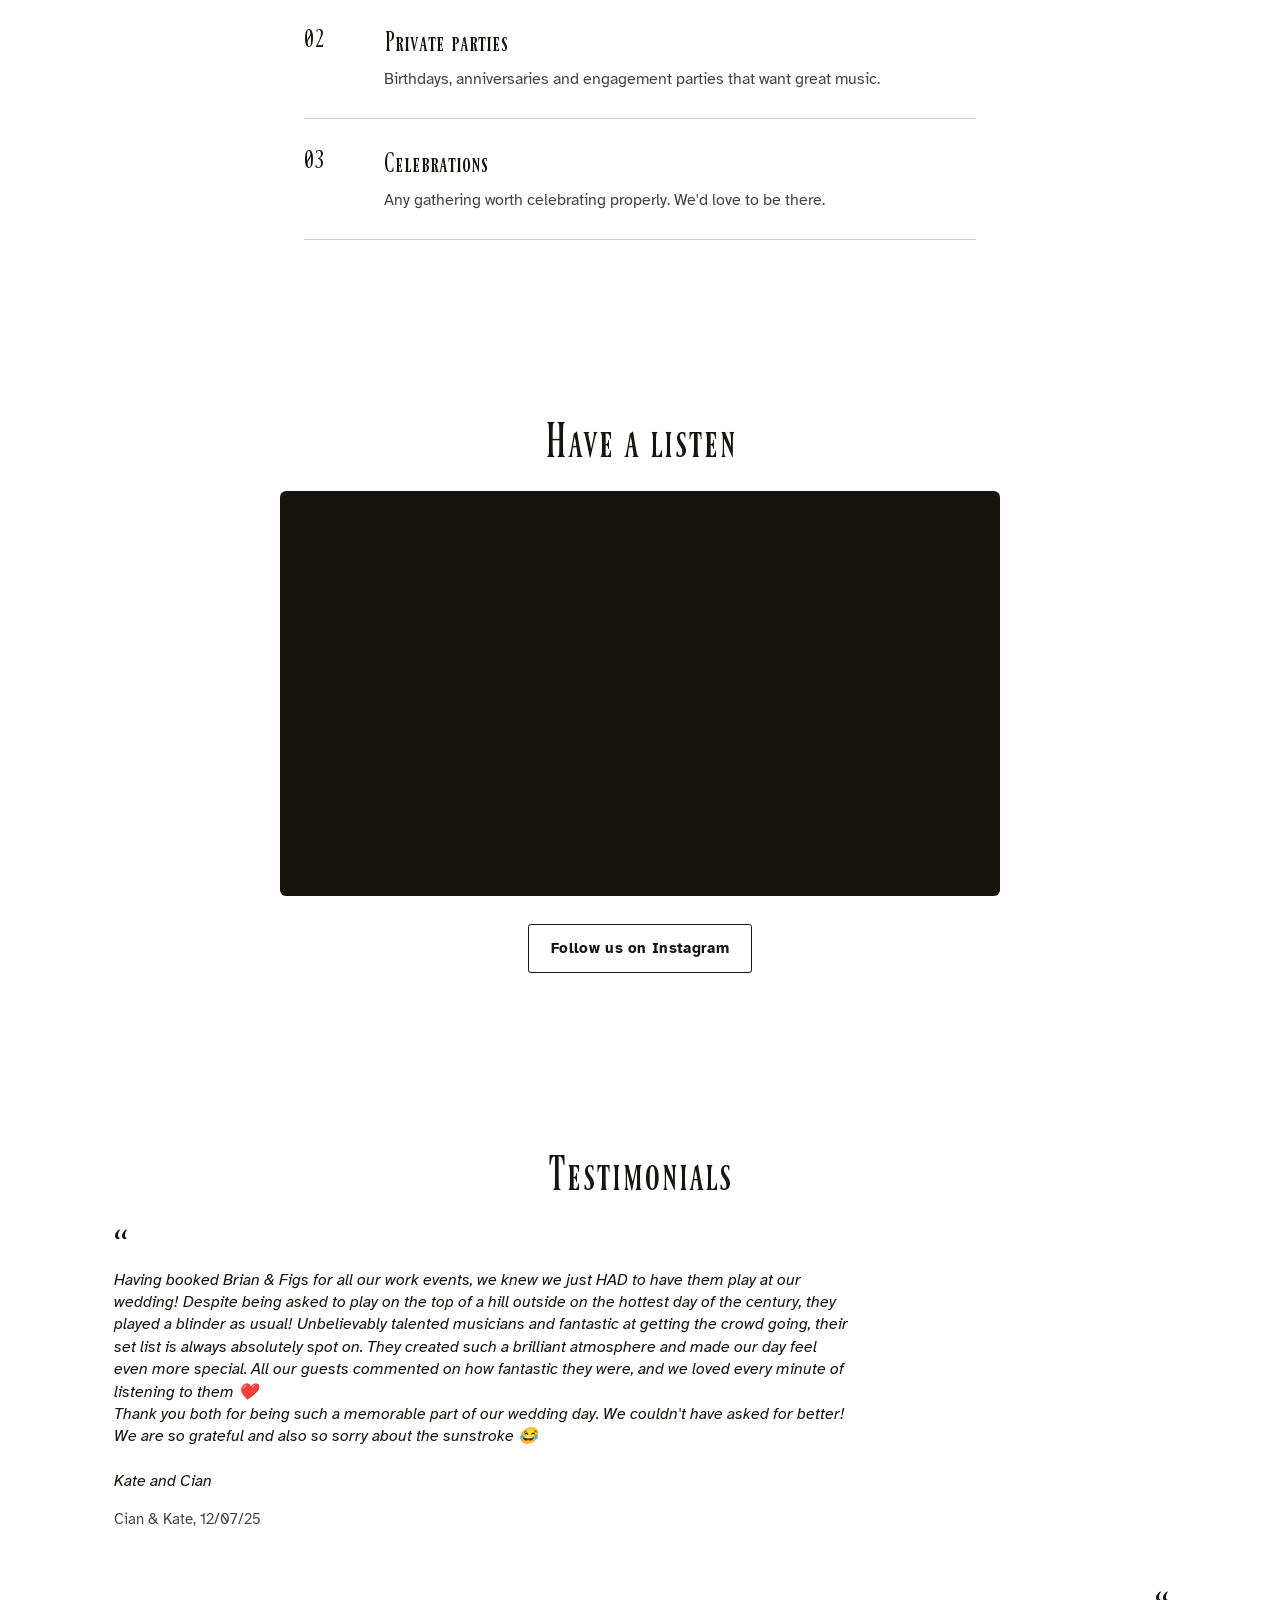
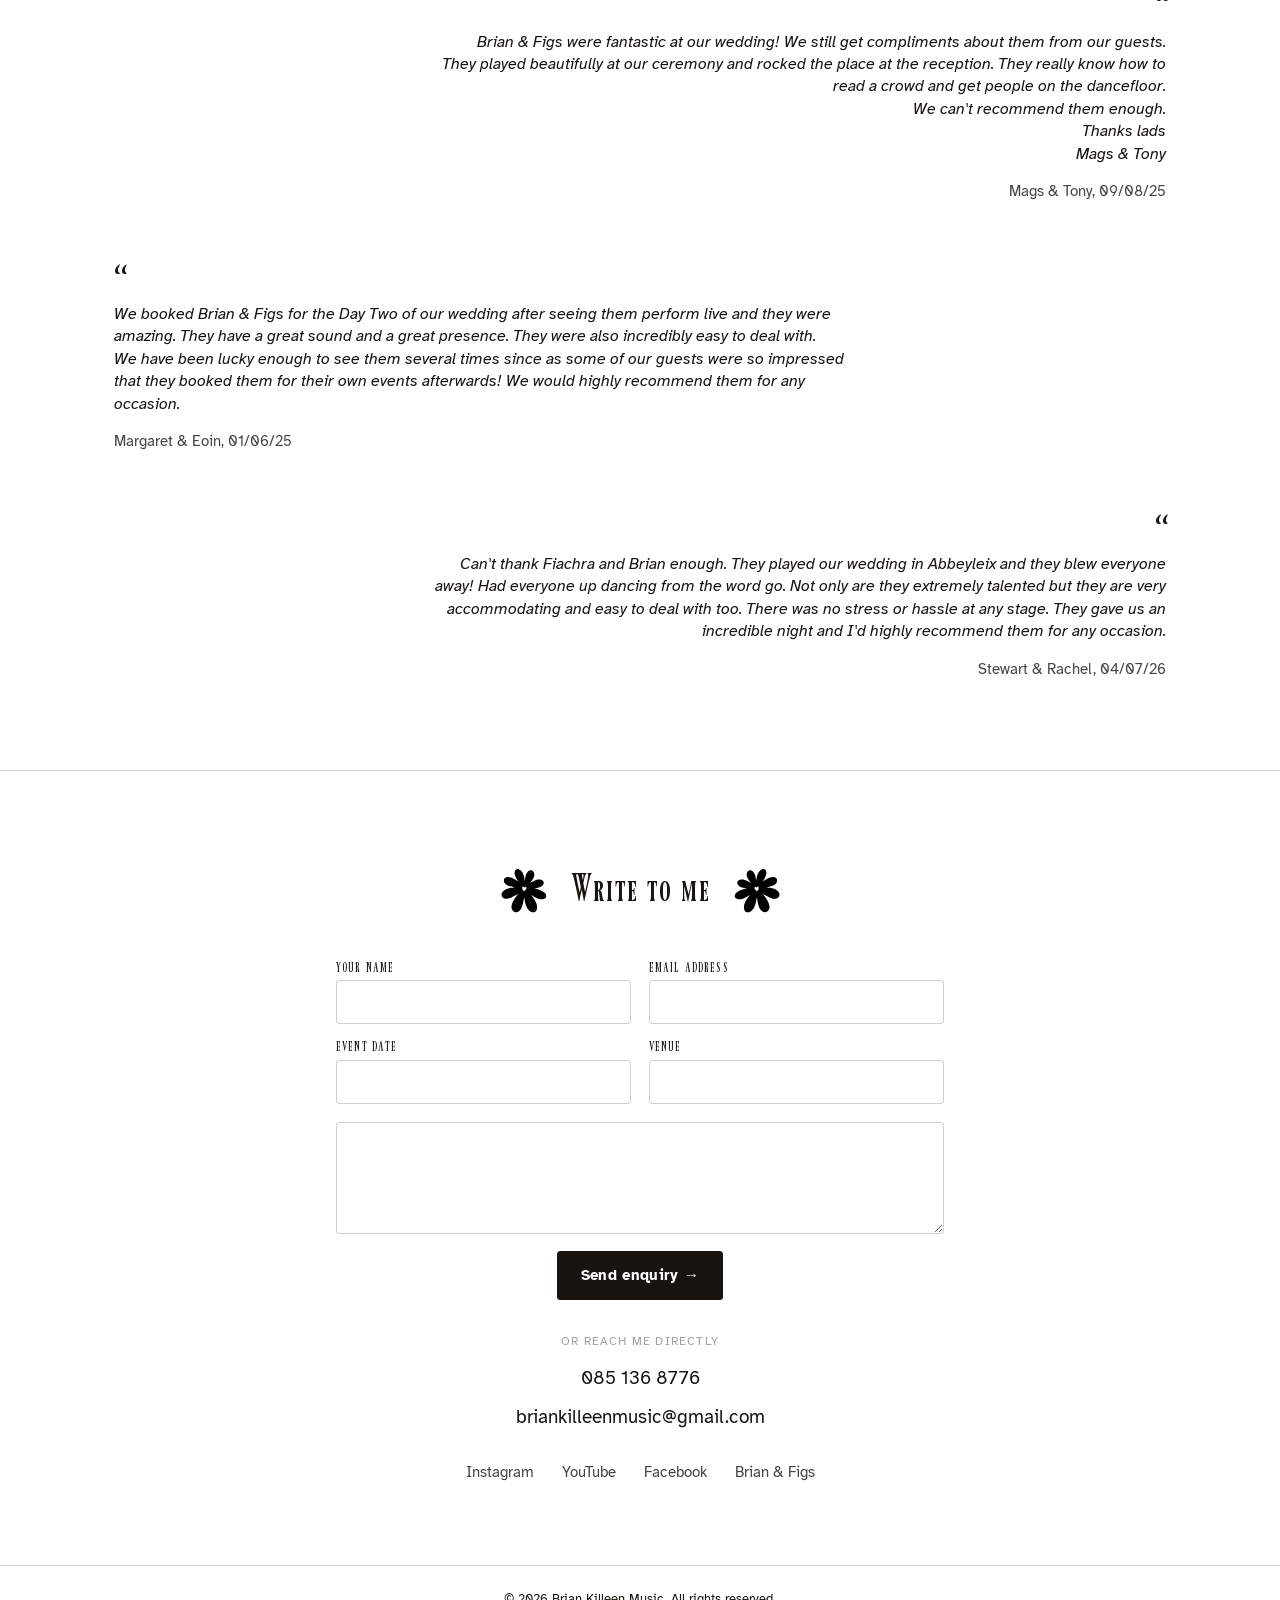
==== commit b8303e71: "Added Instagram links for Brian and Figs" ====
--- a/brian-and-figs/index.html
+++ b/brian-and-figs/index.html
@@ -96,6 +96,9 @@
         <!-- Placeholder embed — replace VIDEO_ID with a real YouTube video ID -->
         <iframe src="https://www.youtube.com/embed/3eLbub68iLw" title="Brian & Figs — live performance" allowfullscreen loading="lazy"></iframe>
       </div>
+      <div class="video-library-more">
+        <a href="https://www.instagram.com/brianandfigs/" class="btn btn-outline" target="_blank" rel="noopener">Follow us on Instagram</a>
+      </div>
     </div>
   </section>
 
@@ -173,6 +176,7 @@
         <a href="https://www.instagram.com/brian_songs/" aria-label="Instagram" target="_blank" rel="noopener">Instagram</a>
         <a href="https://www.youtube.com/@brian_songs" aria-label="YouTube" target="_blank" rel="noopener">YouTube</a>
         <a href="https://www.facebook.com/yellowsubkilleen" aria-label="Facebook" target="_blank" rel="noopener">Facebook</a>
+        <a href="https://www.instagram.com/brianandfigs/" aria-label="Brian &amp; Figs on Instagram" target="_blank" rel="noopener">Brian &amp; Figs</a>
       </div>
     </div>
   </section>
--- a/assets/css/style.css
+++ b/assets/css/style.css
@@ -691,6 +691,9 @@
   justify-content: center;
   margin-top: 0.5rem;
 }
+.featured-video .video-library-more {
+  margin-top: 1.75rem;
+}
 
 /* ---- Setlist track list (Listen page) ---- */
 .setlist-library { position: relative; }
@@ -1108,7 +1111,8 @@
 .contact-socials {
   display: flex;
   justify-content: center;
-  gap: 1.75rem;
+  flex-wrap: wrap;
+  gap: 0.6rem 1.75rem;
   font-size: 0.95rem;
   color: var(--ink-soft);
 }
@@ -1120,6 +1124,12 @@
   color: var(--ink);
   text-decoration: underline;
   text-underline-offset: 0.15em;
+}
+@media (max-width: 520px) {
+  .contact-socials {
+    gap: 0.45rem 1.05rem;
+    font-size: 0.9rem;
+  }
 }
 
 /* ---- Contact form ---- */
